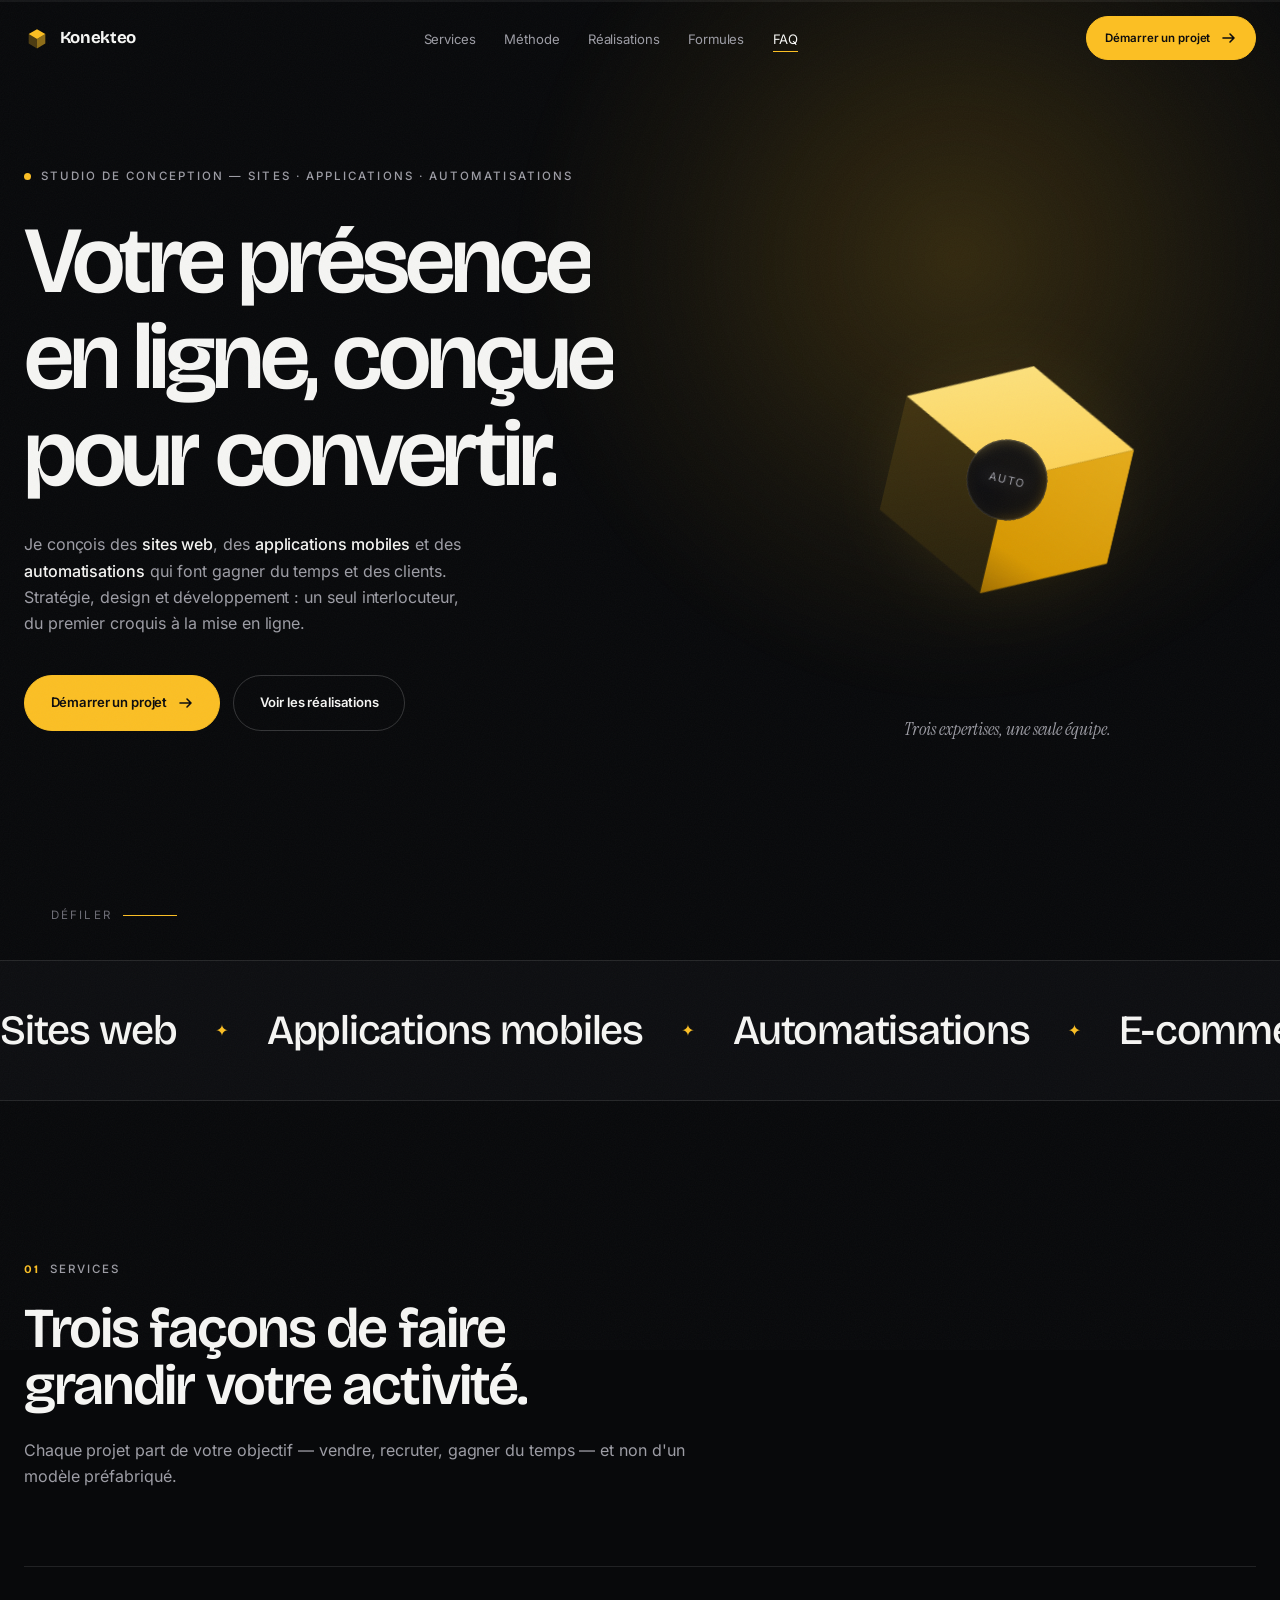
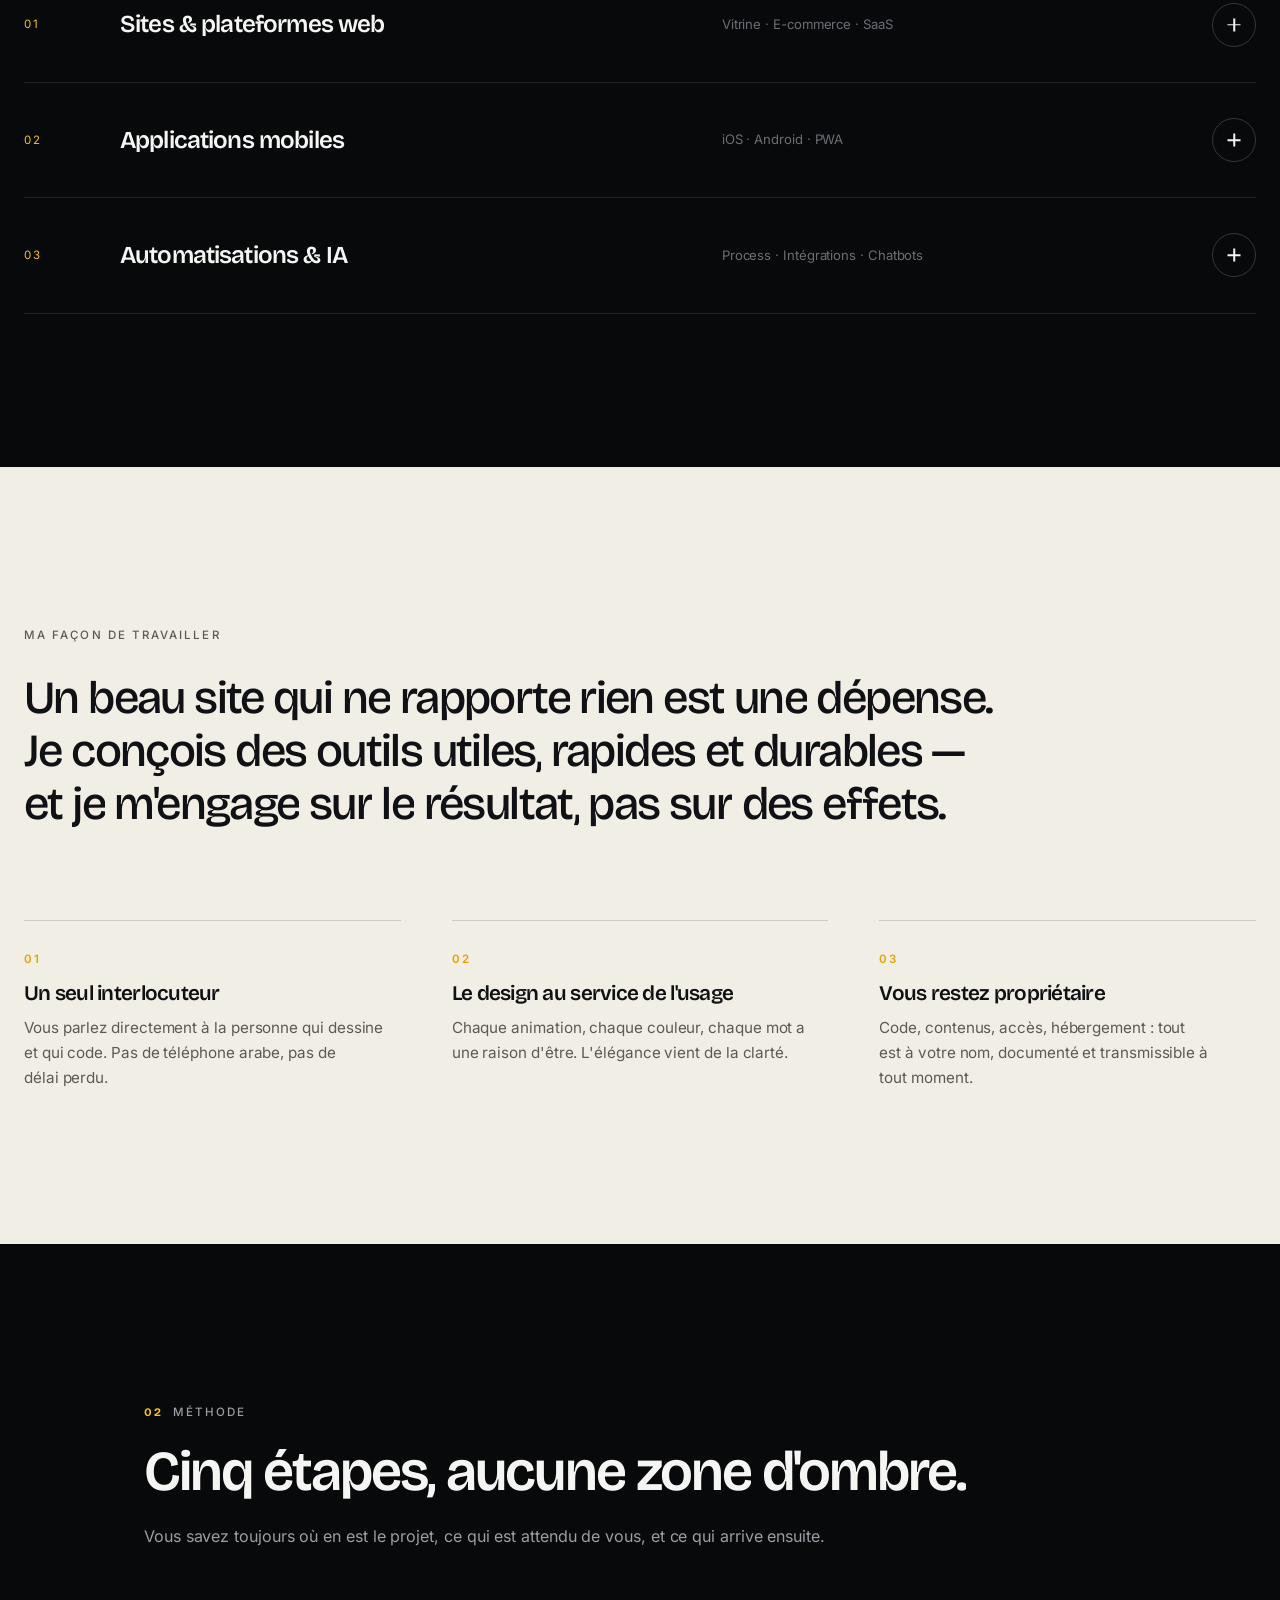
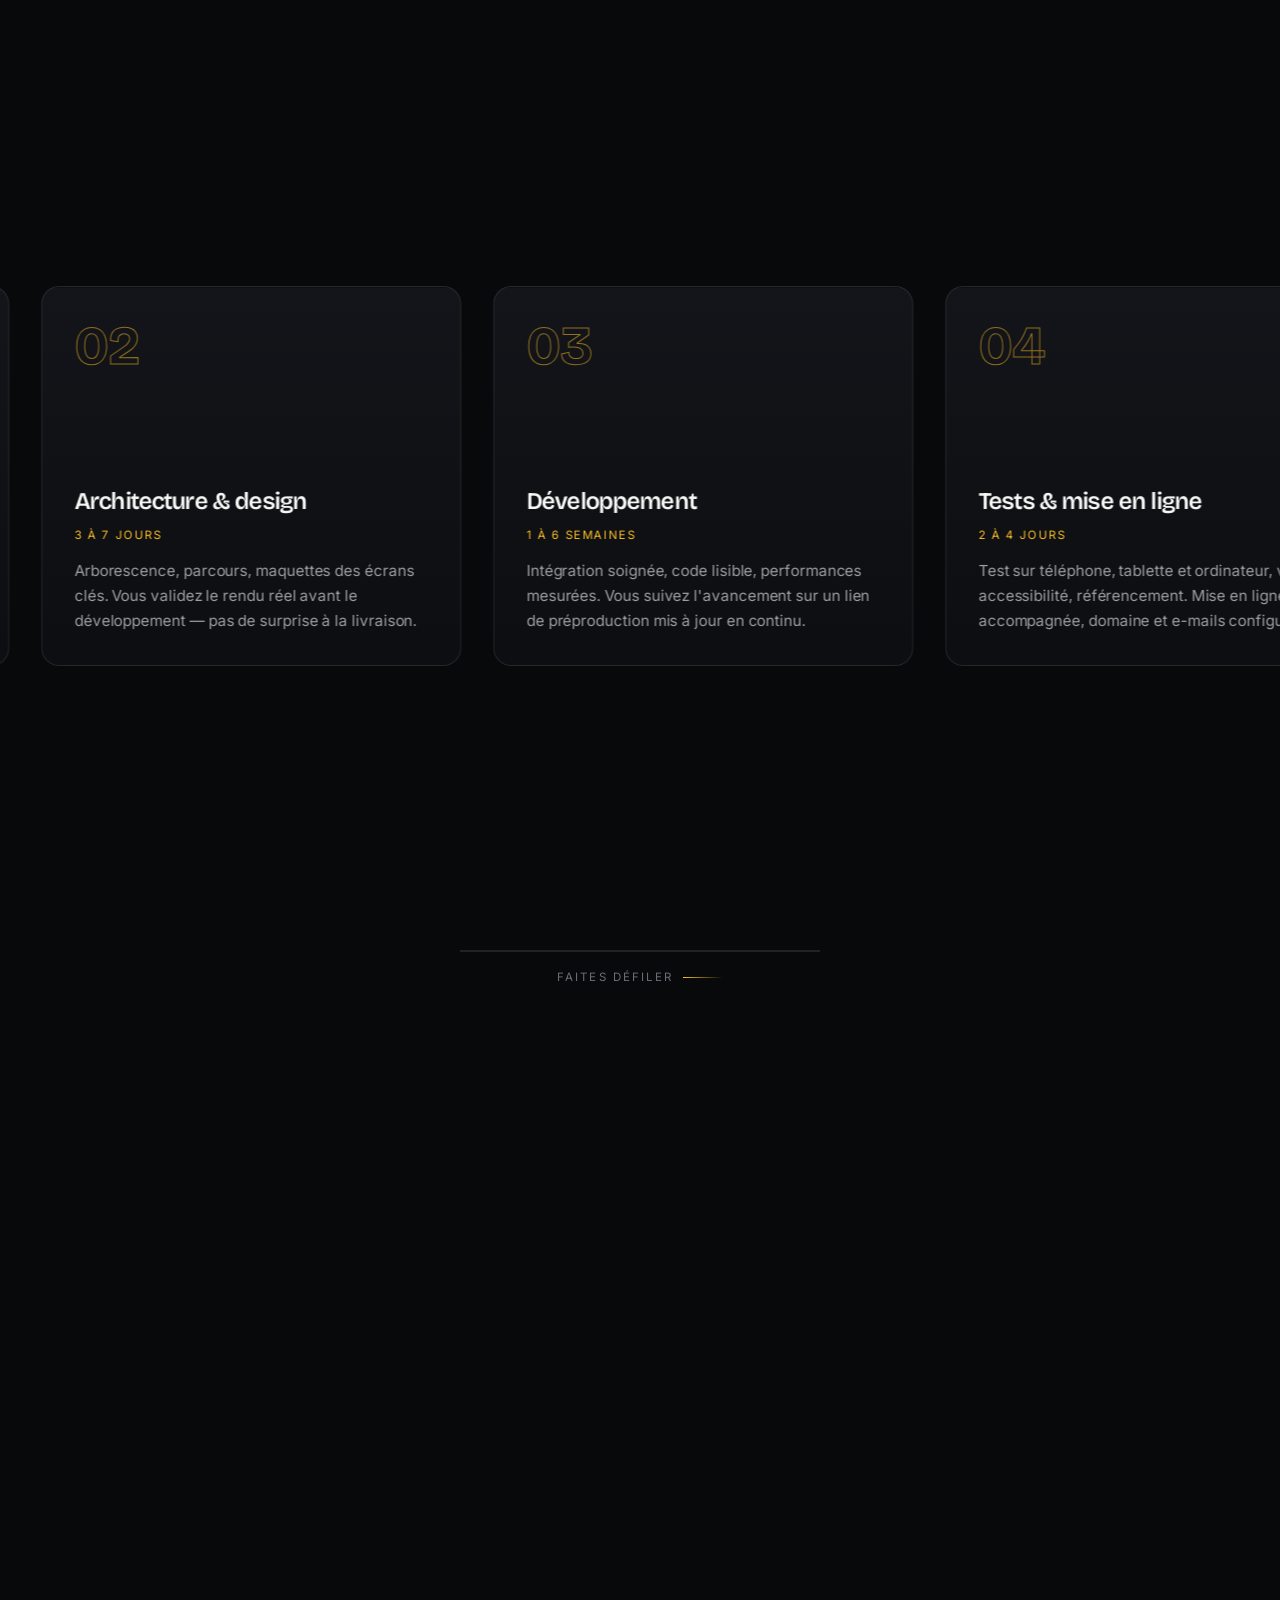
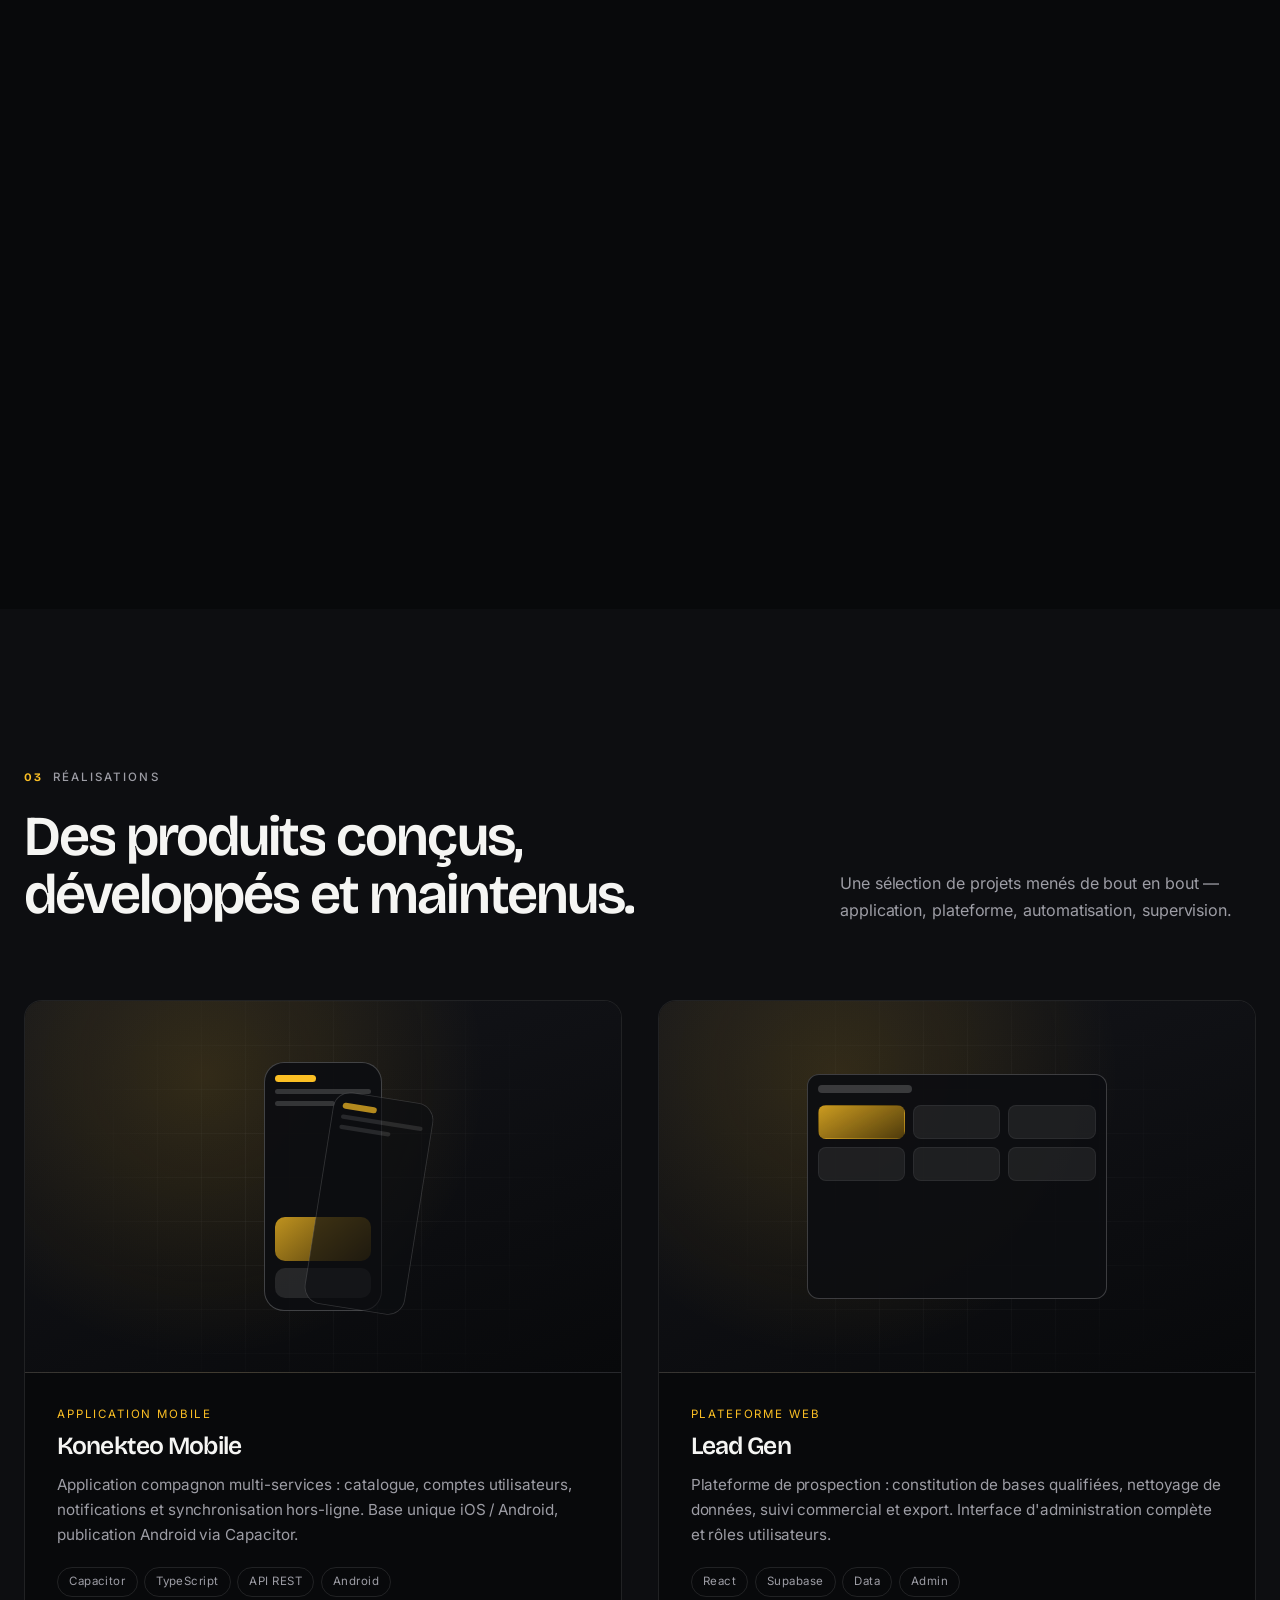
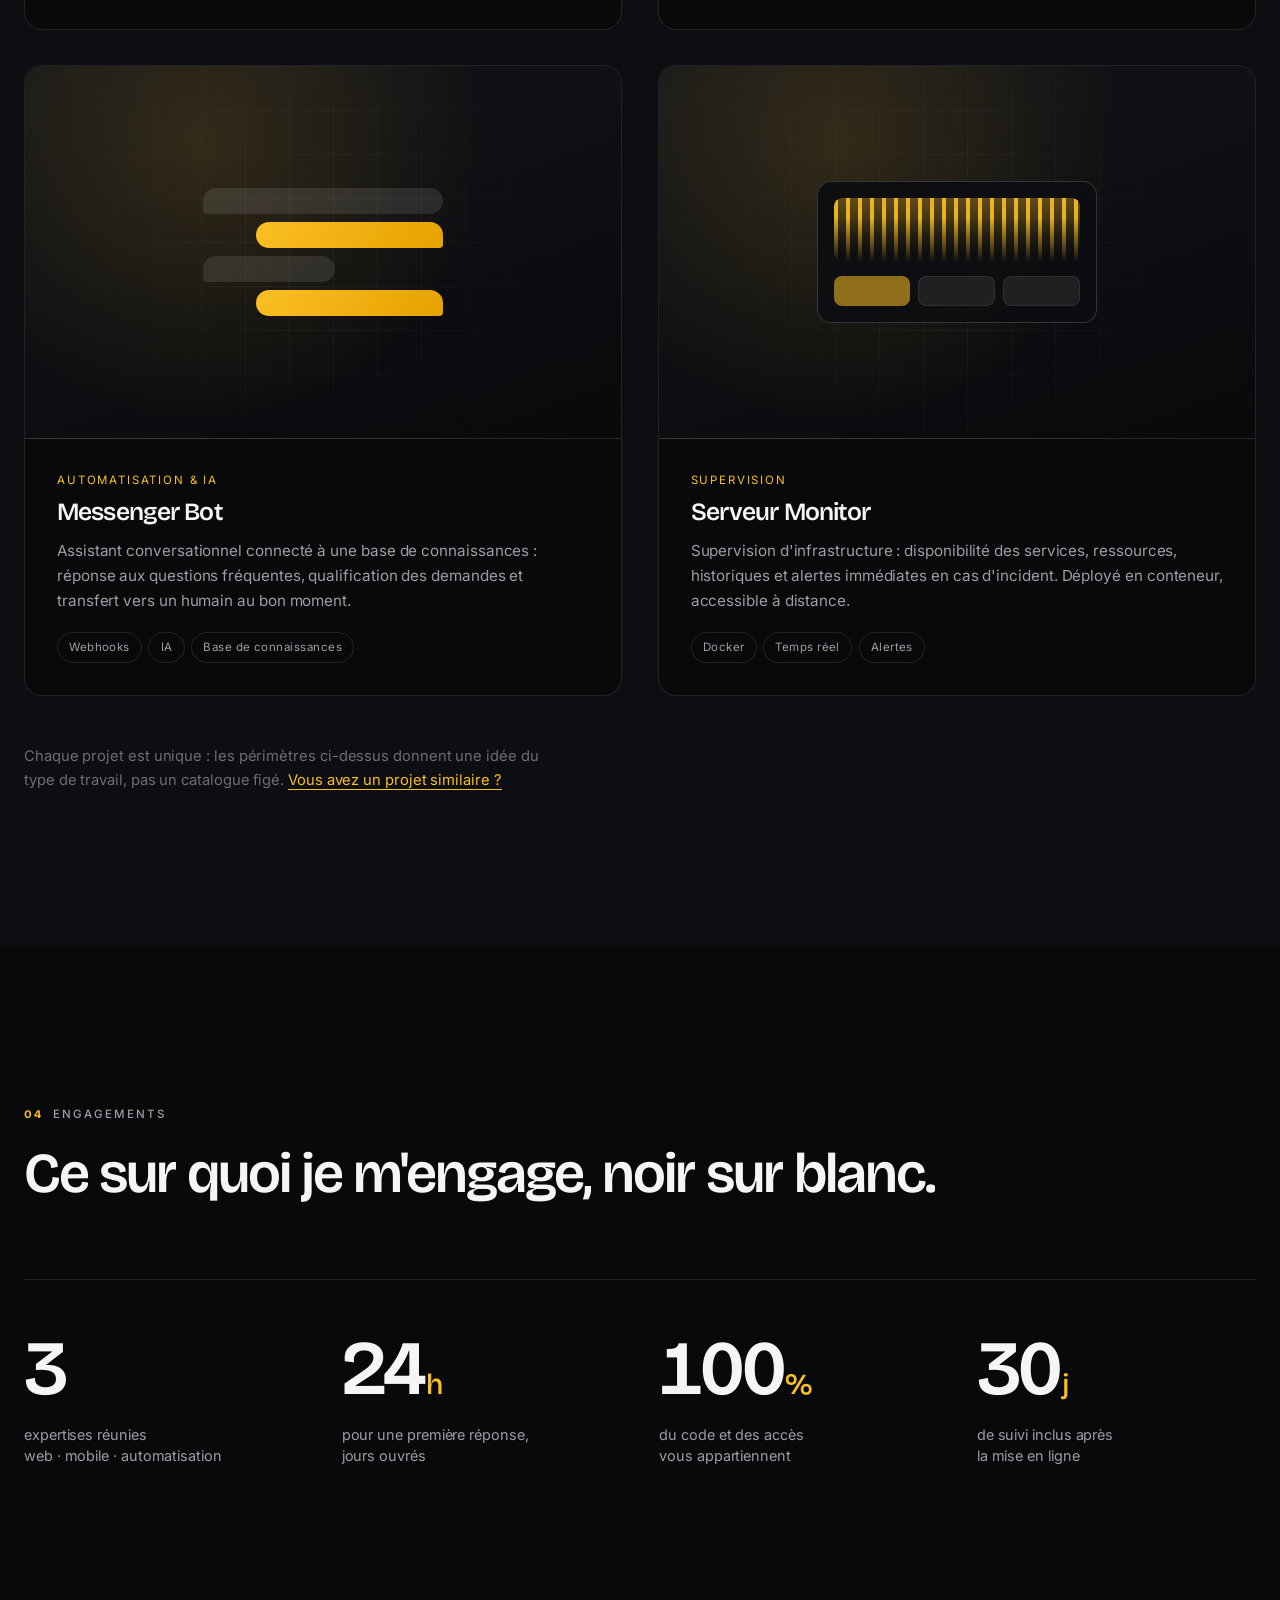
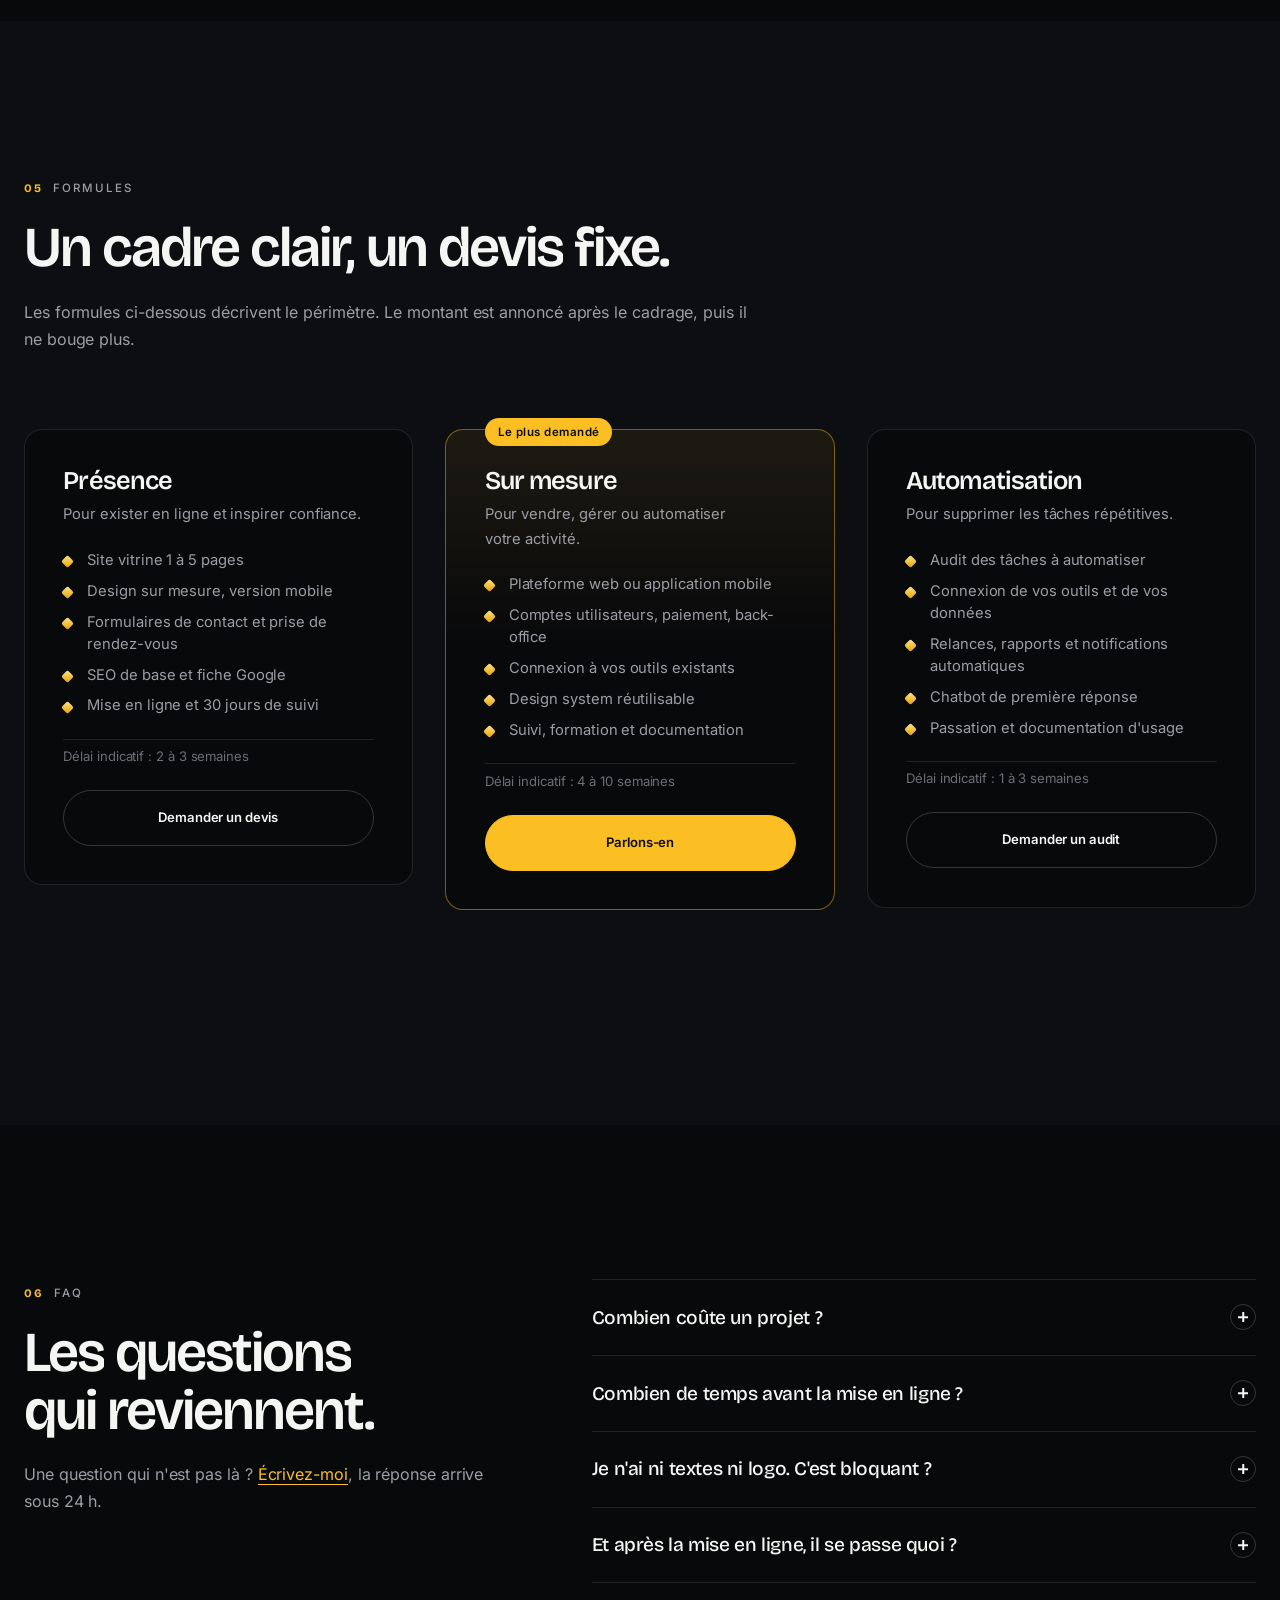
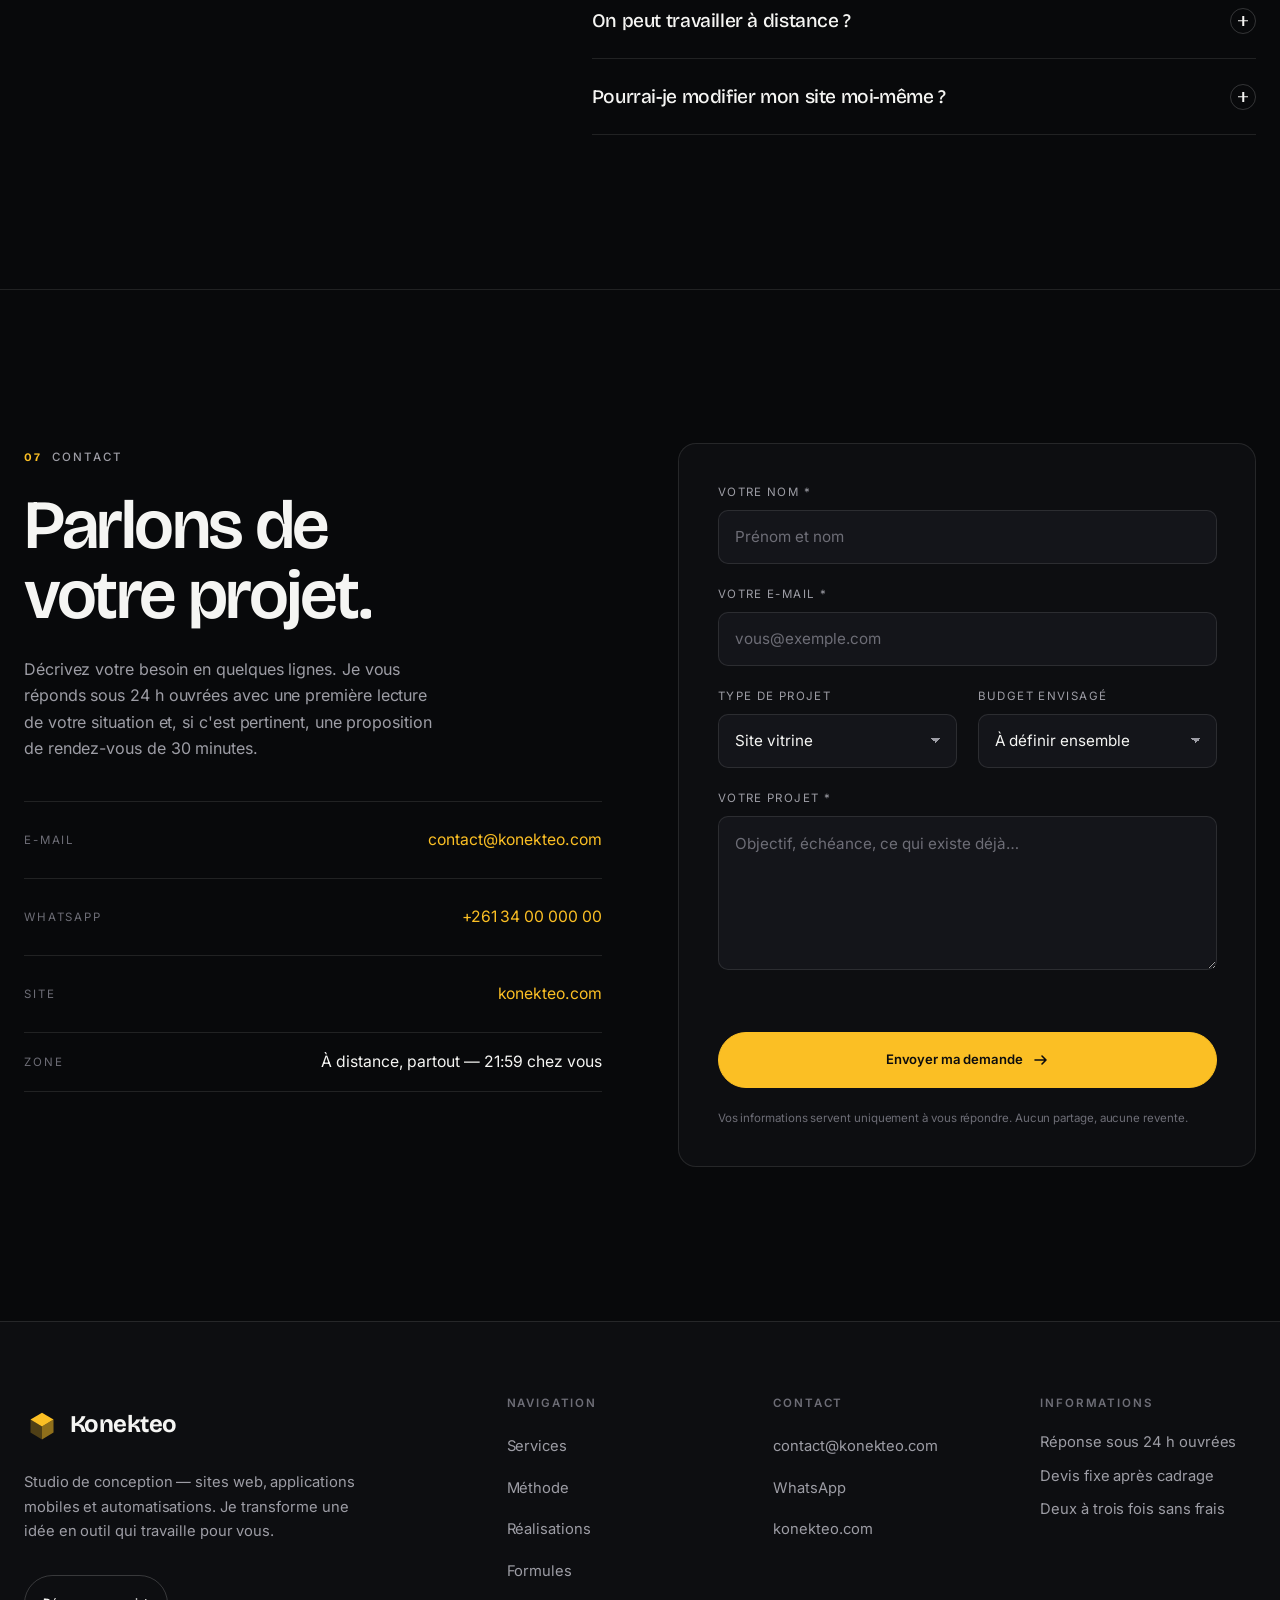
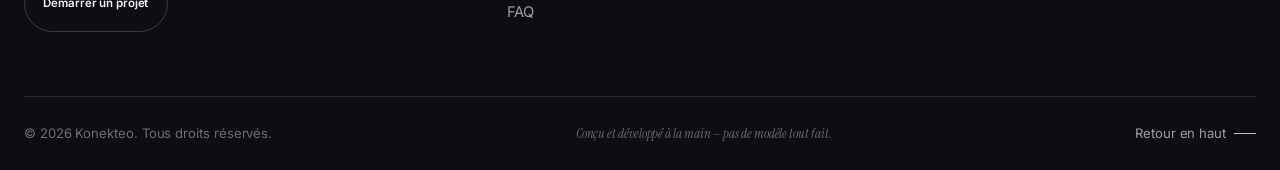
==== index.html @ 3618e937 "Site vitrine Konekteo : sites web, applications mobiles, automatisations" ====
<!DOCTYPE html>
<html lang="fr" class="no-js">
<head>
<meta charset="utf-8">
<meta name="viewport" content="width=device-width, initial-scale=1, viewport-fit=cover">
<title>Konekteo — Création de sites web, applications mobiles &amp; automatisations</title>
<meta name="description" content="Studio de conception sur mesure : sites web qui convertissent, applications mobiles iOS/Android et automatisations métier. Un seul interlocuteur, de la stratégie au code, jusqu'à la mise en ligne.">
<meta name="theme-color" content="#0a0a0c">
<meta name="author" content="Konekteo">
<link rel="canonical" href="https://konekteo.com/">

<!-- Partage social -->
<meta property="og:type" content="website">
<meta property="og:locale" content="fr_FR">
<meta property="og:site_name" content="Konekteo">
<meta property="og:url" content="https://konekteo.com/">
<meta property="og:title" content="Konekteo — Sites, applications &amp; automatisations">
<meta property="og:description" content="Votre présence en ligne, conçue pour convertir. Design, développement et automatisation sur mesure.">
<meta property="og:image" content="https://konekteo.com/assets/img/og.png">
<meta property="og:image:width" content="1200">
<meta property="og:image:height" content="630">
<meta property="og:image:alt" content="Konekteo — Sites, applications &amp; automatisations">
<meta name="twitter:card" content="summary_large_image">
<meta name="twitter:title" content="Konekteo — Sites, applications &amp; automatisations">
<meta name="twitter:description" content="Votre présence en ligne, conçue pour convertir.">
<meta name="twitter:image" content="https://konekteo.com/assets/img/og.png">

<link rel="icon" href="favicon.svg" type="image/svg+xml">
<link rel="apple-touch-icon" href="favicon.svg">
<link rel="manifest" href="site.webmanifest">

<!-- Polices auto-hébergées : aucun appel à un CDN tiers -->
<link rel="preload" href="assets/fonts/bricolage-grotesque-normal-latin.woff2" as="font" type="font/woff2" crossorigin>
<link rel="preload" href="assets/fonts/inter-normal-latin.woff2" as="font" type="font/woff2" crossorigin>
<link rel="stylesheet" href="assets/fonts/fonts.css">
<link rel="stylesheet" href="assets/css/main.css">

<script>document.documentElement.className = 'js';</script>

<script type="application/ld+json">
{
  "@context": "https://schema.org",
  "@type": "ProfessionalService",
  "name": "Konekteo",
  "url": "https://konekteo.com/",
  "image": "https://konekteo.com/assets/img/og.png",
  "description": "Studio de conception de sites web, d'applications mobiles et d'automatisations métier.",
  "email": "contact@konekteo.com",
  "priceRange": "Sur devis",
  "areaServed": { "@type": "Place", "name": "Monde entier (à distance)" },
  "availableLanguage": ["fr", "en"],
  "knowsAbout": ["Création de site web", "Application mobile", "Automatisation", "UI/UX design", "Intégration API"],
  "hasOfferCatalog": {
    "@type": "OfferCatalog",
    "name": "Services Konekteo",
    "itemListElement": [
      { "@type": "Offer", "itemOffered": { "@type": "Service", "name": "Conception de sites & plateformes web" } },
      { "@type": "Offer", "itemOffered": { "@type": "Service", "name": "Applications mobiles iOS & Android" } },
      { "@type": "Offer", "itemOffered": { "@type": "Service", "name": "Automatisations métier & intégrations" } }
    ]
  }
}
</script>
</head>

<body>

<a class="skip-link" href="#contenu">Aller au contenu</a>

<!-- Voile de chargement -->
<div class="preloader" id="preloader" aria-hidden="true">
  <div class="preloader__inner">
    <span class="preloader__mark" aria-hidden="true">
      <svg viewBox="0 0 100 100" focusable="false"><polygon points="50,16 82,35 50,54 18,35"/><polygon points="82,35 82,71 50,90 50,54" opacity=".55"/><polygon points="18,35 50,54 50,90 18,71" opacity=".28"/></svg>
    </span>
    <span class="preloader__count" id="preloaderCount">0</span>
  </div>
  <div class="preloader__bar"><span id="preloaderBar"></span></div>
</div>

<div class="grain" aria-hidden="true"></div>
<div class="scroll-progress" aria-hidden="true"><span id="scrollBar"></span></div>

<!-- Curseur personnalisé (pointeur fin uniquement) -->
<div class="cursor" id="cursor" aria-hidden="true"><span class="cursor__label" id="cursorLabel"></span></div>

<header class="header" id="header">
  <div class="shell header__inner">
    <a class="brand" href="#hero" aria-label="Konekteo — retour en haut">
      <span class="brand__mark" aria-hidden="true">
        <svg viewBox="0 0 100 100" focusable="false"><polygon points="50,16 82,35 50,54 18,35"/><polygon points="82,35 82,71 50,90 50,54" opacity=".55"/><polygon points="18,35 50,54 50,90 18,71" opacity=".28"/></svg>
      </span>
      <span class="brand__name">Konekteo</span>
    </a>

    <nav class="nav" aria-label="Navigation principale">
      <ul class="nav__list">
        <li><a href="#services" data-nav>Services</a></li>
        <li><a href="#methode" data-nav>Méthode</a></li>
        <li><a href="#realisations" data-nav>Réalisations</a></li>
        <li><a href="#formules" data-nav>Formules</a></li>
        <li><a href="#faq" data-nav>FAQ</a></li>
      </ul>
    </nav>

    <div class="header__actions">
      <a class="btn btn--gold btn--sm" href="#contact" data-magnetic>
        <span>Démarrer un projet</span>
        <svg class="btn__arrow" viewBox="0 0 16 16" aria-hidden="true"><path d="M2 8h11M9 4l4 4-4 4" fill="none" stroke="currentColor" stroke-width="1.6" stroke-linecap="round" stroke-linejoin="round"/></svg>
      </a>
      <button class="burger" id="burger" type="button" aria-expanded="false" aria-controls="menu" aria-label="Ouvrir le menu">
        <span></span><span></span>
      </button>
    </div>
  </div>
</header>

<!-- Menu plein écran (mobile / tablette) -->
<div class="menu" id="menu" hidden>
  <nav class="menu__nav" aria-label="Navigation mobile">
    <ul>
      <li><a href="#services" data-menu-link><span class="menu__num">01</span> Services</a></li>
      <li><a href="#methode" data-menu-link><span class="menu__num">02</span> Méthode</a></li>
      <li><a href="#realisations" data-menu-link><span class="menu__num">03</span> Réalisations</a></li>
      <li><a href="#formules" data-menu-link><span class="menu__num">04</span> Formules</a></li>
      <li><a href="#faq" data-menu-link><span class="menu__num">05</span> FAQ</a></li>
      <li><a href="#contact" data-menu-link><span class="menu__num">06</span> Contact</a></li>
    </ul>
  </nav>
  <div class="menu__foot">
    <a href="mailto:contact@konekteo.com">contact@konekteo.com</a>
    <p>Sites · Applications · Automatisations</p>
  </div>
</div>

<main id="contenu">

  <!-- ============================ HERO ============================ -->
  <section class="hero" id="hero">
    <div class="hero__glow" aria-hidden="true"></div>

    <div class="shell hero__grid">
      <div class="hero__copy">
        <p class="eyebrow" data-reveal="fade">
          <span class="dot" aria-hidden="true"></span>
          Studio de conception — Sites · Applications · Automatisations
        </p>

        <h1 class="hero__title" data-split data-split-delay="60">
          Votre présence en ligne, conçue pour convertir.
        </h1>

        <p class="hero__lead" data-reveal="fade" data-delay="1">
          Je conçois des <strong>sites web</strong>, des <strong>applications mobiles</strong> et des
          <strong>automatisations</strong> qui font gagner du temps et des clients. Stratégie, design et
          développement : un seul interlocuteur, du premier croquis à la mise en ligne.
        </p>

        <div class="hero__cta" data-reveal="fade" data-delay="2">
          <a class="btn btn--gold" href="#contact" data-magnetic data-cursor="Écrire">
            <span>Démarrer un projet</span>
            <svg class="btn__arrow" viewBox="0 0 16 16" aria-hidden="true"><path d="M2 8h11M9 4l4 4-4 4" fill="none" stroke="currentColor" stroke-width="1.6" stroke-linecap="round" stroke-linejoin="round"/></svg>
          </a>
          <a class="btn btn--ghost" href="#realisations" data-magnetic data-cursor="Voir">
            <span>Voir les réalisations</span>
          </a>
        </div>

        <dl class="hero__facts" data-reveal="fade" data-delay="3">
          <div><dt>Réponse</dt><dd>sous 24 h</dd></div>
          <div><dt>Devis</dt><dd>fixe &amp; détaillé</dd></div>
          <div><dt>Code</dt><dd>100 % à vous</dd></div>
        </dl>
      </div>

      <div class="hero__visual" data-reveal="fade" data-delay="2" aria-hidden="true">
        <div class="stage" id="stage">
          <div class="cube">
            <span class="cube__face cube__face--top"></span>
            <span class="cube__face cube__face--left"></span>
            <span class="cube__face cube__face--right"></span>
          </div>
          <span class="orbit orbit--1"><i>Web</i></span>
          <span class="orbit orbit--2"><i>Mobile</i></span>
          <span class="orbit orbit--3"><i>Auto</i></span>
        </div>
        <p class="hero__visual-note">Trois expertises, une seule équipe.</p>
      </div>
    </div>

    <a class="hero__scroll" href="#services" data-cursor="Défiler">
      <span>Défiler</span>
      <i aria-hidden="true"></i>
    </a>
  </section>

  <!-- ============================ BANDEAU ============================ -->
  <div class="band" aria-hidden="true">
    <div class="band__track" data-marquee>
      <span>Sites web</span><i>✦</i><span>Applications mobiles</span><i>✦</i><span>Automatisations</span><i>✦</i>
      <span>E-commerce</span><i>✦</i><span>UI / UX design</span><i>✦</i><span>API &amp; intégrations</span><i>✦</i>
      <span>Sites web</span><i>✦</i><span>Applications mobiles</span><i>✦</i><span>Automatisations</span><i>✦</i>
      <span>E-commerce</span><i>✦</i><span>UI / UX design</span><i>✦</i><span>API &amp; intégrations</span><i>✦</i>
    </div>
  </div>

  <!-- ============================ SERVICES ============================ -->
  <section class="section services" id="services">
    <div class="shell">
      <header class="section__head">
        <p class="eyebrow" data-reveal="fade"><span class="num">01</span> Services</p>
        <h2 class="section__title" data-split>Trois façons de faire grandir votre activité.</h2>
        <p class="section__lead" data-reveal="fade" data-delay="1">
          Chaque projet part de votre objectif — vendre, recruter, gagner du temps — et non d'un modèle préfabriqué.
        </p>
      </header>

      <div class="services__list">
        <article class="service" data-service data-reveal="fade">
          <div class="service__head">
            <span class="service__num">01</span>
            <h3 class="service__title">Sites &amp; plateformes web</h3>
            <p class="service__tag">Vitrine · E-commerce · SaaS</p>
            <button class="service__toggle" type="button" aria-expanded="false" aria-controls="svc-web"><span class="sr-only">Afficher le détail : Sites &amp; plateformes web</span><i aria-hidden="true"></i><i aria-hidden="true"></i></button>
          </div>
          <div class="service__body" id="svc-web">
            <div class="service__inner">
              <p class="service__text">
                Un site rapide, lisible et pensé pour convertir : structure claire, textes qui parlent à vos clients,
                parcours sans friction. Idéal pour une vitrine qui inspire confiance, une boutique en ligne ou une
                plateforme métier sur mesure.
              </p>
              <ul class="ticks">
                <li>Design sur mesure, charte graphique complète</li>
                <li>Développement performant (Next.js / Astro / WordPress)</li>
                <li>Rédaction assistée et optimisation SEO technique</li>
                <li>Espace d'administration simple pour vos contenus</li>
                <li>Mesure d'audience respectueuse de la vie privée</li>
              </ul>
              <p class="service__meta"><span>Délai courant</span> 2 à 6 semaines</p>
            </div>
          </div>
        </article>

        <article class="service" data-service data-reveal="fade" data-delay="1">
          <div class="service__head">
            <span class="service__num">02</span>
            <h3 class="service__title">Applications mobiles</h3>
            <p class="service__tag">iOS · Android · PWA</p>
            <button class="service__toggle" type="button" aria-expanded="false" aria-controls="svc-mobile"><span class="sr-only">Afficher le détail : Applications mobiles</span><i aria-hidden="true"></i><i aria-hidden="true"></i></button>
          </div>
          <div class="service__body" id="svc-mobile">
            <div class="service__inner">
              <p class="service__text">
                Une application que vos utilisateurs gardent sur leur écran d'accueil : fluide, hors-ligne quand il
                faut, et connectée à vos outils. Je gère aussi la publication sur les stores et les mises à jour.
              </p>
              <ul class="ticks">
                <li>Prototype cliquable avant la première ligne de code</li>
                <li>Une base de code pour iOS et Android (React Native / Capacitor)</li>
                <li>Notifications, paiement, comptes et synchronisation</li>
                <li>Publication App Store &amp; Google Play accompagnée</li>
                <li>Back-office pour piloter le contenu et les utilisateurs</li>
              </ul>
              <p class="service__meta"><span>Délai courant</span> 4 à 10 semaines</p>
            </div>
          </div>
        </article>

        <article class="service" data-service data-reveal="fade" data-delay="2">
          <div class="service__head">
            <span class="service__num">03</span>
            <h3 class="service__title">Automatisations &amp; IA</h3>
            <p class="service__tag">Process · Intégrations · Chatbots</p>
            <button class="service__toggle" type="button" aria-expanded="false" aria-controls="svc-auto"><span class="sr-only">Afficher le détail : Automatisations &amp; IA</span><i aria-hidden="true"></i><i aria-hidden="true"></i></button>
          </div>
          <div class="service__body" id="svc-auto">
            <div class="service__inner">
              <p class="service__text">
                Vos outils ne se parlent pas, et vos équipes recopient les mêmes informations dix fois par jour.
                Je relie tout cela : devis, factures, relances, messagerie, tableaux de bord — sans embaucher.
              </p>
              <ul class="ticks">
                <li>Connexion de vos outils existants (CRM, tableur, e-mail, WhatsApp)</li>
                <li>Rapports et relances automatiques, zéro copier-coller</li>
                <li>Chatbot de qualification et réponse aux questions fréquentes</li>
                <li>Tableau de bord unique pour suivre l'activité en temps réel</li>
                <li>Documentation et passation pour rester autonome</li>
              </ul>
              <p class="service__meta"><span>Délai courant</span> 1 à 3 semaines</p>
            </div>
          </div>
        </article>
      </div>
    </div>
  </section>

  <!-- ============================ MANIFESTE ============================ -->
  <section class="section manifesto" id="manifeste">
    <div class="shell">
      <p class="eyebrow eyebrow--dark" data-reveal="fade">Ma façon de travailler</p>
      <p class="manifesto__text" data-split data-split-delay="26">
        Un beau site qui ne rapporte rien est une dépense. Je conçois des outils utiles,
        rapides et durables — et je m'engage sur le résultat, pas sur des effets.
      </p>

      <div class="pillars">
        <div class="pillar" data-reveal="fade">
          <span class="pillar__num">01</span>
          <h3>Un seul interlocuteur</h3>
          <p>Vous parlez directement à la personne qui dessine et qui code. Pas de téléphone arabe, pas de délai perdu.</p>
        </div>
        <div class="pillar" data-reveal="fade" data-delay="1">
          <span class="pillar__num">02</span>
          <h3>Le design au service de l'usage</h3>
          <p>Chaque animation, chaque couleur, chaque mot a une raison d'être. L'élégance vient de la clarté.</p>
        </div>
        <div class="pillar" data-reveal="fade" data-delay="2">
          <span class="pillar__num">03</span>
          <h3>Vous restez propriétaire</h3>
          <p>Code, contenus, accès, hébergement : tout est à votre nom, documenté et transmissible à tout moment.</p>
        </div>
      </div>
    </div>
  </section>

  <!-- ============================ MÉTHODE ============================ -->
  <section class="section process" id="methode">
    <div class="shell section__head">
      <p class="eyebrow" data-reveal="fade"><span class="num">02</span> Méthode</p>
      <h2 class="section__title" data-split>Cinq étapes, aucune zone d'ombre.</h2>
      <p class="section__lead" data-reveal="fade" data-delay="1">
        Vous savez toujours où en est le projet, ce qui est attendu de vous, et ce qui arrive ensuite.
      </p>
    </div>

    <div class="rail" id="rail">
      <div class="rail__viewport">
        <div class="rail__track" id="railTrack">
          <article class="step">
            <span class="step__num">01</span>
            <h3 class="step__title">Cadrage</h3>
            <p class="step__time">30 min · offert</p>
            <p class="step__text">On clarifie votre objectif, votre cible et vos contraintes. Vous repartez avec une recommandation écrite, même si l'on ne travaille pas ensemble.</p>
          </article>
          <article class="step">
            <span class="step__num">02</span>
            <h3 class="step__title">Architecture &amp; design</h3>
            <p class="step__time">3 à 7 jours</p>
            <p class="step__text">Arborescence, parcours, maquettes des écrans clés. Vous validez le rendu réel avant le développement — pas de surprise à la livraison.</p>
          </article>
          <article class="step">
            <span class="step__num">03</span>
            <h3 class="step__title">Développement</h3>
            <p class="step__time">1 à 6 semaines</p>
            <p class="step__text">Intégration soignée, code lisible, performances mesurées. Vous suivez l'avancement sur un lien de préproduction mis à jour en continu.</p>
          </article>
          <article class="step">
            <span class="step__num">04</span>
            <h3 class="step__title">Tests &amp; mise en ligne</h3>
            <p class="step__time">2 à 4 jours</p>
            <p class="step__text">Test sur téléphone, tablette et ordinateur, vitesse, accessibilité, référencement. Mise en ligne accompagnée, domaine et e-mails configurés.</p>
          </article>
          <article class="step">
            <span class="step__num">05</span>
            <h3 class="step__title">Suivi</h3>
            <p class="step__time">30 jours inclus</p>
            <p class="step__text">Corrections, ajustements et formation à votre espace d'administration. Ensuite, maintenance légère ou évolutions, à la demande.</p>
          </article>
        </div>
      </div>
      <div class="rail__bar" aria-hidden="true"><span id="railBar"></span></div>
      <p class="rail__hint" aria-hidden="true">Faites défiler <i></i></p>
    </div>
  </section>

  <!-- ============================ RÉALISATIONS ============================ -->
  <section class="section work" id="realisations">
    <div class="shell">
      <header class="section__head section__head--row">
        <div>
          <p class="eyebrow" data-reveal="fade"><span class="num">03</span> Réalisations</p>
          <h2 class="section__title" data-split>Des produits conçus, développés et maintenus.</h2>
        </div>
        <p class="section__lead" data-reveal="fade" data-delay="1">
          Une sélection de projets menés de bout en bout — application, plateforme, automatisation, supervision.
        </p>
      </header>

      <div class="cases">
        <article class="case" data-reveal="fade" data-cursor="Voir">
          <div class="case__visual case__visual--app" aria-hidden="true">
            <span class="mock mock--phone">
              <i class="mock__bar"></i><i class="mock__row"></i><i class="mock__row mock__row--short"></i>
              <i class="mock__tile"></i><i class="mock__tile mock__tile--2"></i>
            </span>
            <span class="mock mock--phone mock--phone-2">
              <i class="mock__bar"></i><i class="mock__row"></i><i class="mock__row mock__row--short"></i>
            </span>
          </div>
          <div class="case__body">
            <p class="case__tag">Application mobile</p>
            <h3 class="case__title">Konekteo Mobile</h3>
            <p class="case__text">Application compagnon multi-services : catalogue, comptes utilisateurs, notifications et synchronisation hors-ligne. Base unique iOS / Android, publication Android via Capacitor.</p>
            <ul class="pills"><li>Capacitor</li><li>TypeScript</li><li>API REST</li><li>Android</li></ul>
          </div>
        </article>

        <article class="case" data-reveal="fade" data-delay="1" data-cursor="Voir">
          <div class="case__visual case__visual--web" aria-hidden="true">
            <span class="mock mock--window">
              <i class="mock__chrome"></i>
              <span class="mock__grid"><i></i><i></i><i></i><i></i><i></i><i></i></span>
            </span>
          </div>
          <div class="case__body">
            <p class="case__tag">Plateforme web</p>
            <h3 class="case__title">Lead Gen</h3>
            <p class="case__text">Plateforme de prospection : constitution de bases qualifiées, nettoyage de données, suivi commercial et export. Interface d'administration complète et rôles utilisateurs.</p>
            <ul class="pills"><li>React</li><li>Supabase</li><li>Data</li><li>Admin</li></ul>
          </div>
        </article>

        <article class="case" data-reveal="fade" data-delay="2" data-cursor="Voir">
          <div class="case__visual case__visual--bot" aria-hidden="true">
            <span class="mock mock--chat">
              <i class="mock__bubble"></i>
              <i class="mock__bubble mock__bubble--out"></i>
              <i class="mock__bubble mock__bubble--short"></i>
              <i class="mock__bubble mock__bubble--out"></i>
            </span>
          </div>
          <div class="case__body">
            <p class="case__tag">Automatisation &amp; IA</p>
            <h3 class="case__title">Messenger Bot</h3>
            <p class="case__text">Assistant conversationnel connecté à une base de connaissances : réponse aux questions fréquentes, qualification des demandes et transfert vers un humain au bon moment.</p>
            <ul class="pills"><li>Webhooks</li><li>IA</li><li>Base de connaissances</li></ul>
          </div>
        </article>

        <article class="case" data-reveal="fade" data-delay="3" data-cursor="Voir">
          <div class="case__visual case__visual--ops" aria-hidden="true">
            <span class="mock mock--dash">
              <i class="mock__spark"></i>
              <span class="mock__gauges"><i></i><i></i><i></i></span>
            </span>
          </div>
          <div class="case__body">
            <p class="case__tag">Supervision</p>
            <h3 class="case__title">Serveur Monitor</h3>
            <p class="case__text">Supervision d'infrastructure : disponibilité des services, ressources, historiques et alertes immédiates en cas d'incident. Déployé en conteneur, accessible à distance.</p>
            <ul class="pills"><li>Docker</li><li>Temps réel</li><li>Alertes</li></ul>
          </div>
        </article>
      </div>

      <p class="work__note" data-reveal="fade">
        Chaque projet est unique : les périmètres ci-dessus donnent une idée du type de travail, pas un catalogue figé.
        <a href="#contact" data-cursor="Écrire">Vous avez un projet similaire ?</a>
      </p>
    </div>
  </section>

  <!-- ============================ CHIFFRES / ENGAGEMENTS ============================ -->
  <section class="section numbers" id="engagements">
    <div class="shell">
      <header class="section__head">
        <p class="eyebrow" data-reveal="fade"><span class="num">04</span> Engagements</p>
        <h2 class="section__title" data-split>Ce sur quoi je m'engage, noir sur blanc.</h2>
      </header>
      <div class="numbers__grid">
        <div class="number" data-reveal="fade">
          <p class="number__value"><span data-count="3">3</span></p>
          <p class="number__label">expertises réunies<br>web · mobile · automatisation</p>
        </div>
        <div class="number" data-reveal="fade" data-delay="1">
          <p class="number__value"><span data-count="24">24</span><small>h</small></p>
          <p class="number__label">pour une première réponse,<br>jours ouvrés</p>
        </div>
        <div class="number" data-reveal="fade" data-delay="2">
          <p class="number__value"><span data-count="100">100</span><small>%</small></p>
          <p class="number__label">du code et des accès<br>vous appartiennent</p>
        </div>
        <div class="number" data-reveal="fade" data-delay="3">
          <p class="number__value"><span data-count="30">30</span><small>j</small></p>
          <p class="number__label">de suivi inclus après<br>la mise en ligne</p>
        </div>
      </div>
    </div>
  </section>

  <!-- ============================ FORMULES ============================ -->
  <section class="section plans" id="formules">
    <div class="shell">
      <header class="section__head">
        <p class="eyebrow" data-reveal="fade"><span class="num">05</span> Formules</p>
        <h2 class="section__title" data-split>Un cadre clair, un devis fixe.</h2>
        <p class="section__lead" data-reveal="fade" data-delay="1">
          Les formules ci-dessous décrivent le périmètre. Le montant est annoncé après le cadrage, puis il ne bouge plus.
        </p>
      </header>

      <div class="plans__grid">
        <article class="plan" data-reveal="fade">
          <header>
            <h3>Présence</h3>
            <p class="plan__for">Pour exister en ligne et inspirer confiance.</p>
          </header>
          <ul class="ticks">
            <li>Site vitrine 1 à 5 pages</li>
            <li>Design sur mesure, version mobile</li>
            <li>Formulaires de contact et prise de rendez-vous</li>
            <li>SEO de base et fiche Google</li>
            <li>Mise en ligne et 30 jours de suivi</li>
          </ul>
          <p class="plan__foot">Délai indicatif : 2 à 3 semaines</p>
          <a class="btn btn--ghost btn--wide" href="#contact" data-magnetic data-cursor="Écrire">Demander un devis</a>
        </article>

        <article class="plan plan--featured" data-reveal="fade" data-delay="1">
          <span class="plan__badge">Le plus demandé</span>
          <header>
            <h3>Sur mesure</h3>
            <p class="plan__for">Pour vendre, gérer ou automatiser votre activité.</p>
          </header>
          <ul class="ticks">
            <li>Plateforme web ou application mobile</li>
            <li>Comptes utilisateurs, paiement, back-office</li>
            <li>Connexion à vos outils existants</li>
            <li>Design system réutilisable</li>
            <li>Suivi, formation et documentation</li>
          </ul>
          <p class="plan__foot">Délai indicatif : 4 à 10 semaines</p>
          <a class="btn btn--gold btn--wide" href="#contact" data-magnetic data-cursor="Écrire">Parlons-en</a>
        </article>

        <article class="plan" data-reveal="fade" data-delay="2">
          <header>
            <h3>Automatisation</h3>
            <p class="plan__for">Pour supprimer les tâches répétitives.</p>
          </header>
          <ul class="ticks">
            <li>Audit des tâches à automatiser</li>
            <li>Connexion de vos outils et de vos données</li>
            <li>Relances, rapports et notifications automatiques</li>
            <li>Chatbot de première réponse</li>
            <li>Passation et documentation d'usage</li>
          </ul>
          <p class="plan__foot">Délai indicatif : 1 à 3 semaines</p>
          <a class="btn btn--ghost btn--wide" href="#contact" data-magnetic data-cursor="Écrire">Demander un audit</a>
        </article>
      </div>

      <p class="plans__note" data-reveal="fade">
        Paiement en deux ou trois fois possible · Hébergement et nom de domaine à votre nom · Devis détaillé avant tout démarrage.
      </p>
    </div>
  </section>

  <!-- ============================ FAQ ============================ -->
  <section class="section faq" id="faq">
    <div class="shell faq__grid">
      <header class="faq__head">
        <p class="eyebrow" data-reveal="fade"><span class="num">06</span> FAQ</p>
        <h2 class="section__title" data-split>Les questions qui reviennent.</h2>
        <p class="section__lead" data-reveal="fade" data-delay="1">
          Une question qui n'est pas là ? <a href="#contact" data-cursor="Écrire">Écrivez-moi</a>, la réponse arrive sous 24 h.
        </p>
      </header>

      <div class="faq__list">
        <details class="qa" data-reveal="fade" name="faq">
          <summary><span>Combien coûte un projet ?</span><i aria-hidden="true"></i></summary>
          <div class="qa__body"><p>Le tarif dépend du périmètre, jamais du nombre de pages. Après un appel de cadrage de 30 minutes, vous recevez un devis fixe et détaillé : ce qui est inclus, ce qui ne l'est pas, et le calendrier. Aucun frais caché, aucune facturation à l'heure surprise.</p></div>
        </details>

        <details class="qa" data-reveal="fade" data-delay="1" name="faq">
          <summary><span>Combien de temps avant la mise en ligne ?</span><i aria-hidden="true"></i></summary>
          <div class="qa__body"><p>Comptez 2 à 3 semaines pour un site vitrine, 4 à 10 semaines pour une plateforme ou une application. Le délai est confirmé au devis et dépend surtout de la rapidité des validations de votre côté : je fournis toujours une liste claire de ce que j'attends de vous, et quand.</p></div>
        </details>

        <details class="qa" data-reveal="fade" data-delay="2" name="faq">
          <summary><span>Je n'ai ni textes ni logo. C'est bloquant ?</span><i aria-hidden="true"></i></summary>
          <div class="qa__body"><p>Non. Je peux partir de vos supports existants, structurer vos textes avec vous et créer une identité simple (logo, couleurs, typographies). Si vous préférez confier la rédaction ou l'illustration à d'autres, je m'adapte et je coordonne.</p></div>
        </details>

        <details class="qa" data-reveal="fade" data-delay="3" name="faq">
          <summary><span>Et après la mise en ligne, il se passe quoi ?</span><i aria-hidden="true"></i></summary>
          <div class="qa__body"><p>30 jours de suivi sont inclus : corrections, ajustements et formation à votre espace d'administration. Ensuite, vous êtes libre : maintenance légère, évolutions ponctuelles, ou autonomie totale — le code et la documentation vous appartiennent.</p></div>
        </details>

        <details class="qa" data-reveal="fade" name="faq">
          <summary><span>On peut travailler à distance ?</span><i aria-hidden="true"></i></summary>
          <div class="qa__body"><p>Oui, et c'est même le mode par défaut : visioconférence pour le cadrage, lien de préproduction mis à jour en continu, échanges écrits récapitulés. Vous voyez le projet avancer en temps réel, où que vous soyez.</p></div>
        </details>

        <details class="qa" data-reveal="fade" data-delay="1" name="faq">
          <summary><span>Pourrai-je modifier mon site moi-même ?</span><i aria-hidden="true"></i></summary>
          <div class="qa__body"><p>Oui. Chaque projet est livré avec un espace d'administration pensé pour un non-technicien : modifier un texte, une photo, un produit ou un tarif se fait sans toucher au code. Une session de formation est incluse et enregistrée.</p></div>
        </details>
      </div>
    </div>
  </section>

  <!-- ============================ CONTACT ============================ -->
  <section class="section contact" id="contact">
    <div class="shell contact__grid">
      <div class="contact__intro">
        <p class="eyebrow" data-reveal="fade"><span class="num">07</span> Contact</p>
        <h2 class="contact__title" data-split>Parlons de votre projet.</h2>
        <p class="contact__lead" data-reveal="fade" data-delay="1">
          Décrivez votre besoin en quelques lignes. Je vous réponds sous 24 h ouvrées avec une première
          lecture de votre situation et, si c'est pertinent, une proposition de rendez-vous de 30 minutes.
        </p>

        <ul class="contact__list" data-reveal="fade" data-delay="2">
          <li>
            <span class="contact__label">E-mail</span>
            <a href="mailto:contact@konekteo.com" data-cursor="Écrire">contact@konekteo.com</a>
          </li>
          <li>
            <span class="contact__label">WhatsApp</span>
            <a href="https://wa.me/261340000000" target="_blank" rel="noopener" data-cursor="Ouvrir">+261 34 00 000 00</a>
          </li>
          <li>
            <span class="contact__label">Site</span>
            <a href="https://konekteo.com" data-cursor="Ouvrir">konekteo.com</a>
          </li>
          <li>
            <span class="contact__label">Zone</span>
            <span>À distance, partout — <span id="clock">--:--</span> chez vous</span>
          </li>
        </ul>
      </div>

      <form class="form" id="projectForm" data-reveal="fade" data-delay="1" novalidate>
        <div class="field">
          <label for="f-nom">Votre nom <span aria-hidden="true">*</span></label>
          <input id="f-nom" name="nom" type="text" autocomplete="name" required placeholder="Prénom et nom">
        </div>
        <div class="field">
          <label for="f-email">Votre e-mail <span aria-hidden="true">*</span></label>
          <input id="f-email" name="email" type="email" autocomplete="email" required placeholder="vous@exemple.com">
        </div>
        <div class="field field--half">
          <label for="f-type">Type de projet</label>
          <select id="f-type" name="type">
            <option>Site vitrine</option>
            <option>Boutique en ligne</option>
            <option>Plateforme / SaaS</option>
            <option>Application mobile</option>
            <option>Automatisation</option>
            <option>Je ne sais pas encore</option>
          </select>
        </div>
        <div class="field field--half">
          <label for="f-budget">Budget envisagé</label>
          <select id="f-budget" name="budget">
            <option>À définir ensemble</option>
            <option>Moins de 1 000 €</option>
            <option>1 000 – 3 000 €</option>
            <option>3 000 – 8 000 €</option>
            <option>Plus de 8 000 €</option>
          </select>
        </div>
        <div class="field">
          <label for="f-msg">Votre projet <span aria-hidden="true">*</span></label>
          <textarea id="f-msg" name="message" rows="5" required placeholder="Objectif, échéance, ce qui existe déjà…"></textarea>
        </div>
        <p class="form__error" id="formError" role="alert" hidden></p>
        <p class="form__status" id="formStatus" role="status" aria-live="polite"></p>
        <button class="btn btn--gold btn--wide" type="submit" data-magnetic>
          <span>Envoyer ma demande</span>
          <svg class="btn__arrow" viewBox="0 0 16 16" aria-hidden="true"><path d="M2 8h11M9 4l4 4-4 4" fill="none" stroke="currentColor" stroke-width="1.6" stroke-linecap="round" stroke-linejoin="round"/></svg>
        </button>
        <p class="form__legal">Vos informations servent uniquement à vous répondre. Aucun partage, aucune revente.</p>
      </form>
    </div>
  </section>

  <!--
    Bloc témoignages prêt à l'emploi : à activer UNIQUEMENT avec de vrais retours clients.
    <section class="section quotes" id="temoignages"> … </section>
  -->

</main>

<footer class="footer">
  <div class="shell footer__grid">
    <div class="footer__brand">
      <a class="brand brand--lg" href="#hero">
        <span class="brand__mark" aria-hidden="true">
          <svg viewBox="0 0 100 100" focusable="false"><polygon points="50,16 82,35 50,54 18,35"/><polygon points="82,35 82,71 50,90 50,54" opacity=".55"/><polygon points="18,35 50,54 50,90 18,71" opacity=".28"/></svg>
        </span>
        <span class="brand__name">Konekteo</span>
      </a>
      <p>Studio de conception — sites web, applications mobiles et automatisations. Je transforme une idée en outil qui travaille pour vous.</p>
      <a class="btn btn--ghost btn--sm" href="#contact" data-magnetic data-cursor="Écrire">Démarrer un projet</a>
    </div>

    <nav class="footer__col" aria-label="Plan du site">
      <h2>Navigation</h2>
      <ul>
        <li><a href="#services">Services</a></li>
        <li><a href="#methode">Méthode</a></li>
        <li><a href="#realisations">Réalisations</a></li>
        <li><a href="#formules">Formules</a></li>
        <li><a href="#faq">FAQ</a></li>
      </ul>
    </nav>

    <nav class="footer__col" aria-label="Contact">
      <h2>Contact</h2>
      <ul>
        <li><a href="mailto:contact@konekteo.com">contact@konekteo.com</a></li>
        <li><a href="https://wa.me/261340000000" target="_blank" rel="noopener">WhatsApp</a></li>
        <li><a href="https://konekteo.com">konekteo.com</a></li>
      </ul>
    </nav>

    <div class="footer__col">
      <h2>Informations</h2>
      <ul>
        <li>Réponse sous 24 h ouvrées</li>
        <li>Devis fixe après cadrage</li>
        <li>Deux à trois fois sans frais</li>
      </ul>
    </div>
  </div>

  <div class="shell footer__bottom">
    <p>© <span id="year">2026</span> Konekteo. Tous droits réservés.</p>
    <p class="footer__made">Conçu et développé à la main — pas de modèle tout fait.</p>
    <a class="footer__top" href="#hero" data-cursor="Haut">Retour en haut <i aria-hidden="true"></i></a>
  </div>
</footer>

<script src="assets/js/main.js" defer></script>
</body>
</html>
---- assets/fonts/fonts.css ----
/* Bricolage Grotesque — normal — latin-ext */
@font-face {
  font-family: 'Bricolage Grotesque';
  font-style: normal;
  font-weight: 400 800;
  font-stretch: 100%;
  font-display: swap;
  src: url(./bricolage-grotesque-normal-latin-ext.woff2) format('woff2');
  unicode-range: U+0100-02BA, U+02BD-02C5, U+02C7-02CC, U+02CE-02D7, U+02DD-02FF, U+0304, U+0308, U+0329, U+1D00-1DBF, U+1E00-1E9F, U+1EF2-1EFF, U+2020, U+20A0-20AB, U+20AD-20C0, U+2113, U+2C60-2C7F, U+A720-A7FF;
}
/* Bricolage Grotesque — normal — latin */
@font-face {
  font-family: 'Bricolage Grotesque';
  font-style: normal;
  font-weight: 400 800;
  font-stretch: 100%;
  font-display: swap;
  src: url(./bricolage-grotesque-normal-latin.woff2) format('woff2');
  unicode-range: U+0000-00FF, U+0131, U+0152-0153, U+02BB-02BC, U+02C6, U+02DA, U+02DC, U+0304, U+0308, U+0329, U+2000-206F, U+20AC, U+2122, U+2191, U+2193, U+2212, U+2215, U+FEFF, U+FFFD;
}
/* Instrument Serif — italic — latin-ext */
@font-face {
  font-family: 'Instrument Serif';
  font-style: italic;
  font-weight: 400;
  font-display: swap;
  src: url(./instrument-serif-italic-latin-ext.woff2) format('woff2');
  unicode-range: U+0100-02BA, U+02BD-02C5, U+02C7-02CC, U+02CE-02D7, U+02DD-02FF, U+0304, U+0308, U+0329, U+1D00-1DBF, U+1E00-1E9F, U+1EF2-1EFF, U+2020, U+20A0-20AB, U+20AD-20C0, U+2113, U+2C60-2C7F, U+A720-A7FF;
}
/* Instrument Serif — italic — latin */
@font-face {
  font-family: 'Instrument Serif';
  font-style: italic;
  font-weight: 400;
  font-display: swap;
  src: url(./instrument-serif-italic-latin.woff2) format('woff2');
  unicode-range: U+0000-00FF, U+0131, U+0152-0153, U+02BB-02BC, U+02C6, U+02DA, U+02DC, U+0304, U+0308, U+0329, U+2000-206F, U+20AC, U+2122, U+2191, U+2193, U+2212, U+2215, U+FEFF, U+FFFD;
}
/* Instrument Serif — normal — latin-ext */
@font-face {
  font-family: 'Instrument Serif';
  font-style: normal;
  font-weight: 400;
  font-display: swap;
  src: url(./instrument-serif-normal-latin-ext.woff2) format('woff2');
  unicode-range: U+0100-02BA, U+02BD-02C5, U+02C7-02CC, U+02CE-02D7, U+02DD-02FF, U+0304, U+0308, U+0329, U+1D00-1DBF, U+1E00-1E9F, U+1EF2-1EFF, U+2020, U+20A0-20AB, U+20AD-20C0, U+2113, U+2C60-2C7F, U+A720-A7FF;
}
/* Instrument Serif — normal — latin */
@font-face {
  font-family: 'Instrument Serif';
  font-style: normal;
  font-weight: 400;
  font-display: swap;
  src: url(./instrument-serif-normal-latin.woff2) format('woff2');
  unicode-range: U+0000-00FF, U+0131, U+0152-0153, U+02BB-02BC, U+02C6, U+02DA, U+02DC, U+0304, U+0308, U+0329, U+2000-206F, U+20AC, U+2122, U+2191, U+2193, U+2212, U+2215, U+FEFF, U+FFFD;
}
/* Inter — normal — latin-ext */
@font-face {
  font-family: 'Inter';
  font-style: normal;
  font-weight: 300 700;
  font-display: swap;
  src: url(./inter-normal-latin-ext.woff2) format('woff2');
  unicode-range: U+0100-02BA, U+02BD-02C5, U+02C7-02CC, U+02CE-02D7, U+02DD-02FF, U+0304, U+0308, U+0329, U+1D00-1DBF, U+1E00-1E9F, U+1EF2-1EFF, U+2020, U+20A0-20AB, U+20AD-20C0, U+2113, U+2C60-2C7F, U+A720-A7FF;
}
/* Inter — normal — latin */
@font-face {
  font-family: 'Inter';
  font-style: normal;
  font-weight: 300 700;
  font-display: swap;
  src: url(./inter-normal-latin.woff2) format('woff2');
  unicode-range: U+0000-00FF, U+0131, U+0152-0153, U+02BB-02BC, U+02C6, U+02DA, U+02DC, U+0304, U+0308, U+0329, U+2000-206F, U+20AC, U+2122, U+2191, U+2193, U+2212, U+2215, U+FEFF, U+FFFD;
}
---- assets/css/main.css ----
/* ==========================================================================
   Konekteo — feuille de style unique
   1. Réglages & jetons        6. Hero
   2. Base & typographie       7. Sections
   3. Utilitaires & boutons    8. Formulaire
   4. Chrome (header, menu…)   9. Pied de page
   5. Animations              10. Responsive & préférences
   ========================================================================== */

/* 1. RÉGLAGES & JETONS ---------------------------------------------------- */
:root {
  --ink:        #08090b;
  --ink-2:      #0d0e11;
  --ink-3:      #14151a;
  --ink-4:      #1c1e24;
  --line:       rgba(255, 255, 255, .10);
  --line-2:     rgba(255, 255, 255, .18);

  --fg:         #f5f5f3;
  --fg-dim:     #9d9da5;
  --fg-dimmer:  #6d6d76;

  --gold:       #fbbf24;
  --gold-soft:  #fde68a;
  --gold-deep:  #e6a200;

  --cream:      #f1eee6;
  --cream-2:    #e7e3d8;
  --cream-ink:  #101114;
  --cream-dim:  #5b5a55;

  --font-display: 'Bricolage Grotesque', 'Inter', ui-sans-serif, system-ui, -apple-system, 'Segoe UI', Roboto, Arial, sans-serif;
  --font-body:    'Inter', ui-sans-serif, system-ui, -apple-system, 'Segoe UI', Roboto, Arial, sans-serif;
  --font-accent:  'Instrument Serif', Georgia, 'Times New Roman', serif;

  --fs-display: clamp(2.5rem, 7.4vw, 7.5rem);
  --fs-h2:      clamp(1.9rem, 4.4vw, 3.6rem);
  --fs-h3:      clamp(1.15rem, 1.9vw, 1.6rem);
  --fs-lead:    clamp(1rem, 1.25vw, 1.18rem);
  --fs-body:    clamp(.95rem, 1.05vw, 1.02rem);
  --fs-small:   .82rem;
  --fs-micro:   .72rem;

  --shell:      min(1440px, 100% - 3rem);
  --radius:     18px;
  --radius-sm:  10px;

  --ease:       cubic-bezier(.22, 1, .36, 1);
  --ease-soft:  cubic-bezier(.4, 0, .2, 1);
  --dur:        .8s;

  --gutter:     clamp(1.25rem, 4vw, 4.5rem);
}

/* 2. BASE & TYPOGRAPHIE --------------------------------------------------- */
*, *::before, *::after { box-sizing: border-box; }

* { margin: 0; }

html {
  -webkit-text-size-adjust: 100%;
  scroll-behavior: smooth;
  scroll-padding-top: 6rem;
}

body {
  background: var(--ink);
  color: var(--fg);
  font-family: var(--font-body);
  font-size: var(--fs-body);
  line-height: 1.65;
  font-weight: 400;
  letter-spacing: -.005em;
  -webkit-font-smoothing: antialiased;
  -moz-osx-font-smoothing: grayscale;
  overflow-x: hidden;
  font-synthesis-weight: none;
}

body.is-locked { overflow: hidden; }

img, svg, video { display: block; max-width: 100%; }
svg { height: auto; }

h1, h2, h3, h4 {
  font-family: var(--font-display);
  font-weight: 600;
  line-height: 1.02;
  letter-spacing: -.035em;
  text-wrap: balance;
}

p { text-wrap: pretty; }

a { color: inherit; text-decoration: none; }

button, input, select, textarea { font: inherit; color: inherit; }

::selection { background: var(--gold); color: #101114; }

:focus-visible {
  outline: 2px solid var(--gold);
  outline-offset: 3px;
  border-radius: 4px;
}

.skip-link {
  position: fixed;
  top: .75rem;
  left: 50%;
  transform: translate(-50%, -160%);
  z-index: 200;
  padding: .7rem 1.2rem;
  background: var(--gold);
  color: #101114;
  border-radius: 999px;
  font-size: var(--fs-small);
  font-weight: 600;
  transition: transform .3s var(--ease);
}
.skip-link:focus { transform: translate(-50%, 0); }

/* 3. UTILITAIRES & BOUTONS ------------------------------------------------ */
.shell {
  width: var(--shell);
  margin-inline: auto;
}

.sr-only {
  position: absolute;
  width: 1px; height: 1px;
  padding: 0; margin: -1px;
  overflow: hidden;
  clip: rect(0 0 0 0);
  clip-path: inset(50%);
  white-space: nowrap;
  border: 0;
}

.section {
  position: relative;
  padding-block: clamp(5rem, 12vw, 10rem);
}

.section__head {
  max-width: 62rem;
  margin-bottom: clamp(2.5rem, 6vw, 5rem);
}
.section__head--row {
  display: flex;
  gap: clamp(1.5rem, 5vw, 5rem);
  align-items: flex-end;
  justify-content: space-between;
  max-width: none;
}
.section__head--row > div { max-width: 46rem; }
.section__head--row .section__lead { max-width: 26rem; margin: 0; }

.section__title {
  font-size: var(--fs-h2);
  margin-top: 1.25rem;
}

.section__lead {
  color: var(--fg-dim);
  font-size: var(--fs-lead);
  max-width: 46rem;
  margin-top: 1.4rem;
}
.section__lead a { color: var(--gold); border-bottom: 1px solid currentColor; }

.eyebrow {
  display: inline-flex;
  align-items: center;
  gap: .6rem;
  font-size: var(--fs-micro);
  font-weight: 500;
  letter-spacing: .18em;
  text-transform: uppercase;
  color: var(--fg-dim);
}
.eyebrow .num {
  font-family: var(--font-display);
  font-weight: 700;
  color: var(--gold);
}
.eyebrow .dot {
  width: 7px; height: 7px;
  border-radius: 50%;
  background: var(--gold);
  box-shadow: 0 0 0 0 rgba(251, 191, 36, .6);
  animation: pulse 2.4s var(--ease-soft) infinite;
}
.eyebrow--dark { color: var(--cream-dim); }

@keyframes pulse {
  0%   { box-shadow: 0 0 0 0 rgba(251, 191, 36, .55); }
  70%  { box-shadow: 0 0 0 9px rgba(251, 191, 36, 0); }
  100% { box-shadow: 0 0 0 0 rgba(251, 191, 36, 0); }
}

.btn {
  --btn-bg: transparent;
  position: relative;
  display: inline-flex;
  align-items: center;
  gap: .65rem;
  padding: 1rem 1.6rem;
  min-height: 48px;
  border: 1px solid var(--line-2);
  border-radius: 999px;
  background: var(--btn-bg);
  font-size: var(--fs-small);
  font-weight: 600;
  letter-spacing: -.01em;
  cursor: pointer;
  overflow: hidden;
  isolation: isolate;
  white-space: nowrap;
  transition: color .4s var(--ease), border-color .4s var(--ease), transform .35s var(--ease);
  will-change: transform;
}
.btn > span { position: relative; z-index: 2; }
.btn::before {
  content: "";
  position: absolute;
  inset: 0;
  z-index: 1;
  background: currentColor;
  opacity: 0;
  transform: translateY(101%);
  transition: transform .5s var(--ease), opacity .3s linear;
}
.btn:hover::before, .btn:focus-visible::before { transform: translateY(0); opacity: .12; }
.btn:active { transform: scale(.97); }

.btn__arrow {
  position: relative;
  z-index: 2;
  width: 16px; height: 16px;
  transition: transform .4s var(--ease);
}
.btn:hover .btn__arrow { transform: translateX(4px); }

.btn--gold {
  background: var(--gold);
  border-color: var(--gold);
  color: #0c0c0e;
}
.btn--gold::before { background: #0c0c0e; }
.btn--gold:hover, .btn--gold:focus-visible { color: var(--gold-soft); }
.btn--gold:hover::before, .btn--gold:focus-visible::before { opacity: .9; }

.btn--ghost { color: var(--fg); }
.btn--ghost:hover, .btn--ghost:focus-visible { border-color: var(--fg); }

.btn--sm { padding: .7rem 1.15rem; min-height: 44px; font-size: var(--fs-micro); }
.btn--wide { width: 100%; justify-content: center; }

.ticks {
  list-style: none;
  padding: 0;
  display: grid;
  gap: .55rem;
}
.ticks li {
  position: relative;
  padding-left: 1.5rem;
  color: var(--fg-dim);
  font-size: .92rem;
  line-height: 1.5;
}
.ticks li::before {
  content: "";
  position: absolute;
  left: 0;
  top: .55em;
  width: 9px; height: 9px;
  border-radius: 2px;
  background: linear-gradient(135deg, var(--gold-soft), var(--gold-deep));
  transform: rotate(45deg);
}

.pills {
  list-style: none;
  padding: 0;
  display: flex;
  flex-wrap: wrap;
  gap: .4rem;
  margin-top: 1.2rem;
}
.pills li {
  padding: .3rem .7rem;
  border: 1px solid var(--line);
  border-radius: 999px;
  font-size: var(--fs-micro);
  color: var(--fg-dim);
  letter-spacing: .04em;
}

/* 4. CHROME --------------------------------------------------------------- */
.grain {
  position: fixed;
  inset: -50%;
  z-index: 90;
  pointer-events: none;
  opacity: .035;
  background-image: url("data:image/svg+xml,%3Csvg xmlns='http://www.w3.org/2000/svg' width='240' height='240'%3E%3Cfilter id='n'%3E%3CfeTurbulence type='fractalNoise' baseFrequency='.85' numOctaves='3'/%3E%3C/filter%3E%3Crect width='240' height='240' filter='url(%23n)'/%3E%3C/svg%3E");
  animation: grainShift 6s steps(6) infinite;
}
@keyframes grainShift {
  0%, 100% { transform: translate(0, 0); }
  20% { transform: translate(-3%, 2%); }
  40% { transform: translate(2%, -3%); }
  60% { transform: translate(-2%, -2%); }
  80% { transform: translate(3%, 1%); }
}

.scroll-progress {
  position: fixed;
  top: 0; left: 0; right: 0;
  height: 2px;
  z-index: 120;
  background: rgba(255, 255, 255, .06);
}
.scroll-progress span {
  display: block;
  height: 100%;
  width: 0;
  background: linear-gradient(90deg, var(--gold-deep), var(--gold-soft));
  transform-origin: left;
}

.cursor {
  position: fixed;
  top: 0; left: 0;
  z-index: 130;
  width: 12px; height: 12px;
  margin: -6px 0 0 -6px;
  border-radius: 50%;
  background: var(--gold);
  pointer-events: none;
  display: none;
  opacity: 0;
  align-items: center;
  justify-content: center;
  transition: width .35s var(--ease), height .35s var(--ease), background .35s var(--ease), opacity .3s linear;
  box-shadow: 0 0 0 1px rgba(8, 9, 11, .35);
}
.cursor__label {
  font-size: 11px;
  font-weight: 600;
  letter-spacing: .02em;
  color: #0c0c0e;
  opacity: 0;
  transform: scale(.85);
  transition: opacity .25s linear, transform .3s var(--ease);
  white-space: nowrap;
}
.cursor.is-large { width: 82px; height: 82px; margin: -41px 0 0 -41px; }
.cursor.is-large .cursor__label { opacity: 1; transform: scale(1); }
.has-cursor, .has-cursor a, .has-cursor button { cursor: none; }

.preloader {
  position: fixed;
  inset: 0;
  z-index: 200;
  display: grid;
  place-content: center;
  gap: 2rem;
  background: var(--ink);
  transition: transform 1s var(--ease), opacity .6s linear;
}
.preloader.is-done { transform: translateY(-101%); opacity: .2; }
.preloader.is-gone { display: none; }
.preloader__inner {
  display: flex;
  align-items: center;
  gap: 1.2rem;
}
.preloader__mark svg {
  width: 54px; height: 54px;
  fill: var(--gold);
  animation: cubeSpin 4s var(--ease-soft) infinite;
}
@keyframes cubeSpin {
  0%, 100% { transform: rotate(0) scale(1); }
  50% { transform: rotate(-8deg) scale(1.06); }
}
.preloader__count {
  font-family: var(--font-display);
  font-size: clamp(3.5rem, 12vw, 8rem);
  font-weight: 700;
  letter-spacing: -.05em;
  line-height: 1;
  font-variant-numeric: tabular-nums;
}
.preloader__bar {
  width: min(320px, 60vw);
  height: 2px;
  background: rgba(255, 255, 255, .12);
  overflow: hidden;
}
.preloader__bar span {
  display: block;
  height: 100%;
  width: 0;
  background: var(--gold);
}

.header {
  position: fixed;
  top: 0; left: 0; right: 0;
  z-index: 100;
  padding-block: 1rem;
  transition: transform .5s var(--ease), background .4s linear, padding .4s var(--ease), border-color .4s linear;
  border-bottom: 1px solid transparent;
}
.header.is-hidden { transform: translateY(-105%); }
.header.is-stuck {
  padding-block: .6rem;
  background: rgba(8, 9, 11, .72);
  backdrop-filter: saturate(150%) blur(14px);
  -webkit-backdrop-filter: saturate(150%) blur(14px);
  border-bottom-color: var(--line);
}
.header__inner {
  display: flex;
  align-items: center;
  justify-content: space-between;
  gap: 2rem;
}

.brand {
  display: inline-flex;
  align-items: center;
  gap: .6rem;
  font-family: var(--font-display);
  font-weight: 700;
  font-size: 1.05rem;
  letter-spacing: -.02em;
}
.brand__mark svg {
  width: 26px; height: 26px;
  fill: var(--gold);
  transition: transform .6s var(--ease);
}
.brand:hover .brand__mark svg { transform: rotate(-12deg) scale(1.08); }
.brand--lg { font-size: 1.5rem; }
.brand--lg .brand__mark svg { width: 36px; height: 36px; }

.nav__list {
  display: flex;
  align-items: center;
  gap: clamp(1rem, 2.2vw, 2.2rem);
  list-style: none;
  padding: 0;
}
.nav__list a {
  position: relative;
  font-size: var(--fs-small);
  color: var(--fg-dim);
  transition: color .3s linear;
  padding-block: .35rem;
}
.nav__list a::after {
  content: "";
  position: absolute;
  left: 0; bottom: 0;
  width: 100%; height: 1px;
  background: var(--gold);
  transform: scaleX(0);
  transform-origin: right;
  transition: transform .45s var(--ease);
}
.nav__list a:hover, .nav__list a:focus-visible { color: var(--fg); }
.nav__list a:hover::after, .nav__list a:focus-visible::after,
.nav__list a.is-active::after { transform: scaleX(1); transform-origin: left; }
.nav__list a.is-active { color: var(--fg); }

.header__actions { display: flex; align-items: center; gap: .8rem; }

.burger {
  display: none;
  width: 46px; height: 46px;
  min-width: 46px;
  border: 1px solid var(--line-2);
  border-radius: 50%;
  background: transparent;
  cursor: pointer;
  padding: 0;
  place-items: center;
  gap: 5px;
}
.burger span {
  display: block;
  width: 17px; height: 1.5px;
  background: var(--fg);
  transition: transform .4s var(--ease), opacity .3s linear;
}
.burger[aria-expanded="true"] span:first-child { transform: translateY(3.25px) rotate(45deg); }
.burger[aria-expanded="true"] span:last-child { transform: translateY(-3.25px) rotate(-45deg); }

.menu {
  position: fixed;
  inset: 0;
  z-index: 95;
  background: var(--ink);
  backdrop-filter: blur(20px);
  -webkit-backdrop-filter: blur(20px);
  display: flex;
  flex-direction: column;
  justify-content: center;
  gap: 3rem;
  padding: 7rem var(--gutter) 2.5rem;
  opacity: 0;
  visibility: hidden;
  transition: opacity .45s linear, visibility .45s;
}
.menu.is-open { opacity: 1; visibility: visible; }
.menu__nav ul { list-style: none; padding: 0; display: grid; gap: .35rem; }
.menu__nav a {
  display: flex;
  align-items: baseline;
  gap: 1rem;
  font-family: var(--font-display);
  font-size: clamp(2rem, 9vw, 3.4rem);
  font-weight: 600;
  letter-spacing: -.04em;
  opacity: 0;
  transform: translateY(24px);
  transition: opacity .5s var(--ease), transform .6s var(--ease), color .3s linear;
}
.menu.is-open .menu__nav a { opacity: 1; transform: none; }
.menu.is-open .menu__nav li:nth-child(1) a { transition-delay: .06s; }
.menu.is-open .menu__nav li:nth-child(2) a { transition-delay: .11s; }
.menu.is-open .menu__nav li:nth-child(3) a { transition-delay: .16s; }
.menu.is-open .menu__nav li:nth-child(4) a { transition-delay: .21s; }
.menu.is-open .menu__nav li:nth-child(5) a { transition-delay: .26s; }
.menu.is-open .menu__nav li:nth-child(6) a { transition-delay: .31s; }
.menu__nav a:hover { color: var(--gold); }
.menu__num {
  font-family: var(--font-body);
  font-size: var(--fs-micro);
  letter-spacing: .16em;
  color: var(--gold);
}
.menu__foot {
  display: flex;
  flex-direction: column;
  gap: .4rem;
  border-top: 1px solid var(--line);
  padding-top: 1.5rem;
  font-size: var(--fs-small);
  color: var(--fg-dim);
}
.menu__foot a { color: var(--gold); }

/* 5. ANIMATIONS ----------------------------------------------------------- */
.js [data-reveal] {
  opacity: 0;
  transform: translateY(26px);
  transition: opacity .9s var(--ease), transform 1s var(--ease);
}
.js [data-reveal].is-in { opacity: 1; transform: none; }
[data-delay="1"] { transition-delay: .09s; }
[data-delay="2"] { transition-delay: .18s; }
[data-delay="3"] { transition-delay: .27s; }

.w {
  display: inline-block;
  overflow: hidden;
  vertical-align: top;
  padding-bottom: .14em;
  margin-bottom: -.14em;
}
.w__i {
  display: inline-block;
  transform: translateY(115%);
  transition: transform 1.05s var(--ease);
}
.js .w__i { transition-delay: var(--wd, 0s); }
.is-in > .w > .w__i,
.is-in .w__i { transform: none; }
.no-js .w__i { transform: none; }

/* 6. HERO ----------------------------------------------------------------- */
.hero {
  position: relative;
  min-height: 100svh;
  display: flex;
  align-items: center;
  padding-block: clamp(8rem, 18vh, 12rem) clamp(5rem, 12vh, 8rem);
  overflow: hidden;
}
.hero__glow {
  position: absolute;
  top: -20%;
  right: -10%;
  width: min(900px, 80vw);
  aspect-ratio: 1;
  background: radial-gradient(circle at 50% 50%, rgba(251, 191, 36, .18), rgba(251, 191, 36, .05) 45%, transparent 70%);
  filter: blur(10px);
  pointer-events: none;
  animation: glowFloat 14s var(--ease-soft) infinite alternate;
}
@keyframes glowFloat {
  from { transform: translate3d(0, 0, 0) scale(1); }
  to   { transform: translate3d(-6%, 6%, 0) scale(1.12); }
}
.hero__grid {
  position: relative;
  display: grid;
  grid-template-columns: minmax(0, 1.35fr) minmax(0, 1fr);
  gap: clamp(2rem, 5vw, 5rem);
  align-items: center;
}
.hero__title {
  font-size: var(--fs-display);
  font-weight: 600;
  letter-spacing: -.045em;
  margin-top: 1.6rem;
  max-width: 15ch;
}
.hero__lead {
  margin-top: 1.8rem;
  max-width: 44ch;
  color: var(--fg-dim);
  font-size: var(--fs-lead);
}
.hero__lead strong { color: var(--fg); font-weight: 500; }
.hero__cta {
  display: flex;
  flex-wrap: wrap;
  gap: .8rem;
  margin-top: 2.4rem;
}
.hero__facts {
  display: flex;
  flex-wrap: wrap;
  gap: clamp(1.2rem, 3vw, 2.6rem);
  margin-top: 3rem;
  padding-top: 1.6rem;
  border-top: 1px solid var(--line);
}
.hero__facts div { display: grid; gap: .15rem; }
.hero__facts dt {
  font-size: var(--fs-micro);
  letter-spacing: .16em;
  text-transform: uppercase;
  color: var(--fg-dimmer);
}
.hero__facts dd { font-size: .95rem; font-weight: 500; }

.hero__visual {
  position: relative;
  display: grid;
  place-items: center;
  gap: 1.5rem;
}
.stage {
  position: relative;
  width: min(420px, 74vw);
  aspect-ratio: 1;
  display: grid;
  place-items: center;
  transform-style: preserve-3d;
}
.stage::before {
  content: "";
  position: absolute;
  inset: 12%;
  border-radius: 50%;
  background: radial-gradient(circle, rgba(251, 191, 36, .16), transparent 68%);
  filter: blur(24px);
}
.cube {
  position: relative;
  width: 58%;
  aspect-ratio: 1;
  animation: cubeFloat 7s var(--ease-soft) infinite alternate;
  will-change: transform;
}
@keyframes cubeFloat {
  from { transform: translateY(-8px) rotate(-2deg); }
  to   { transform: translateY(10px) rotate(3deg); }
}
.cube__face {
  position: absolute;
  inset: 0;
  transition: filter .6s linear;
}
.cube__face--top {
  background: linear-gradient(160deg, var(--gold-soft), var(--gold));
  clip-path: polygon(50% 0%, 100% 25%, 50% 50%, 0% 25%);
  filter: drop-shadow(0 -6px 24px rgba(251, 191, 36, .35));
}
.cube__face--right {
  background: linear-gradient(200deg, var(--gold), var(--gold-deep) 70%, #7c5200);
  clip-path: polygon(100% 25%, 100% 75%, 50% 100%, 50% 50%);
  opacity: .92;
}
.cube__face--left {
  background: linear-gradient(160deg, #4a3a12, #221c0b);
  clip-path: polygon(0% 25%, 50% 50%, 50% 100%, 0% 75%);
  opacity: .95;
}
.orbit {
  position: absolute;
  top: 50%; left: 50%;
  margin: -42px 0 0 -42px;
  display: grid;
  place-items: center;
  width: 84px; height: 84px;
  border: 1px solid var(--line);
  border-radius: 50%;
  background: rgba(13, 14, 17, .7);
  backdrop-filter: blur(6px);
  -webkit-backdrop-filter: blur(6px);
  font-size: var(--fs-micro);
  letter-spacing: .12em;
  text-transform: uppercase;
  color: var(--fg-dim);
  animation: orbitSpin 12s linear infinite;
}
.orbit i { font-style: normal; }
@keyframes orbitSpin {
  from { transform: rotate(0deg) translateX(var(--orbit)) rotate(0deg); }
  to   { transform: rotate(360deg) translateX(var(--orbit)) rotate(-360deg); }
}
.orbit--1 { --orbit: 138px; animation-duration: 15s; color: var(--gold); border-color: rgba(251, 191, 36, .4); }
.orbit--2 { --orbit: 164px; animation-duration: 20s; animation-delay: -6s; }
.orbit--3 { --orbit: 122px; animation-duration: 25s; animation-delay: -12s; }
.hero__visual-note {
  font-family: var(--font-accent);
  font-style: italic;
  font-size: 1.15rem;
  color: var(--fg-dim);
}

.hero__scroll {
  position: absolute;
  left: var(--gutter);
  bottom: 2.2rem;
  display: inline-flex;
  align-items: center;
  gap: .7rem;
  font-size: var(--fs-micro);
  letter-spacing: .18em;
  text-transform: uppercase;
  color: var(--fg-dimmer);
}
.hero__scroll i {
  display: block;
  width: 54px; height: 1px;
  background: linear-gradient(90deg, var(--fg-dimmer), transparent);
  position: relative;
  overflow: hidden;
}
.hero__scroll i::after {
  content: "";
  position: absolute;
  inset: 0;
  background: var(--gold);
  animation: scrollLine 2.4s var(--ease-soft) infinite;
}
@keyframes scrollLine {
  0% { transform: translateX(-100%); }
  60%, 100% { transform: translateX(100%); }
}

/* 7. SECTIONS ------------------------------------------------------------- */
.band {
  border-block: 1px solid var(--line);
  padding-block: clamp(1.4rem, 3vw, 2.2rem);
  overflow: hidden;
  background: var(--ink-2);
}
.band__track {
  display: flex;
  align-items: center;
  gap: clamp(1.2rem, 3vw, 2.6rem);
  width: max-content;
  animation: bandScroll 40s linear infinite;
  will-change: transform;
}
.band__track span {
  font-family: var(--font-display);
  font-size: clamp(1.4rem, 3.4vw, 2.6rem);
  font-weight: 500;
  letter-spacing: -.03em;
  color: var(--fg);
  white-space: nowrap;
}
.band__track i { color: var(--gold); font-style: normal; font-size: 1rem; }
.band:hover .band__track { animation-play-state: paused; }
@keyframes bandScroll {
  from { transform: translate3d(0, 0, 0); }
  to   { transform: translate3d(-50%, 0, 0); }
}

.services__list { border-top: 1px solid var(--line); }
.service { border-bottom: 1px solid var(--line); }
.service__head {
  display: grid;
  grid-template-columns: 4.5rem minmax(0, 1fr) minmax(0, .8fr) 3rem;
  align-items: center;
  gap: 1.5rem;
  padding-block: clamp(1.4rem, 3vw, 2.2rem);
  cursor: pointer;
}
.service__num {
  font-size: var(--fs-micro);
  letter-spacing: .16em;
  color: var(--gold);
}
.service__title {
  font-size: var(--fs-h3);
  font-weight: 600;
  transition: transform .5s var(--ease);
}
.service__tag { color: var(--fg-dimmer); font-size: var(--fs-small); }
.service__toggle {
  justify-self: end;
  position: relative;
  width: 44px; height: 44px;
  padding: 0;
  border: 1px solid var(--line-2);
  border-radius: 50%;
  background: transparent;
  color: inherit;
  cursor: pointer;
  display: grid;
  place-items: center;
  transition: background .4s var(--ease), border-color .4s var(--ease), transform .5s var(--ease);
}
.service__toggle i {
  position: absolute;
  top: 50%; left: 50%;
  background: currentColor;
  transition: transform .45s var(--ease), opacity .3s linear;
}
.service__toggle i:nth-of-type(1) { width: 13px; height: 1.5px; transform: translate(-50%, -50%); }
.service__toggle i:nth-of-type(2) { width: 1.5px; height: 13px; transform: translate(-50%, -50%); }
.service.is-open .service__toggle,
.service:hover .service__toggle {
  background: var(--gold);
  border-color: var(--gold);
  color: #0c0c0e;
  transform: rotate(90deg);
}
.service.is-open .service__toggle i:nth-of-type(2),
.service:hover .service__toggle i:nth-of-type(2) { transform: translate(-50%, -50%) scaleY(0); }

.service__body {
  display: grid;
  grid-template-rows: 0fr;
  transition: grid-template-rows .7s var(--ease);
}
.service.is-open .service__body { grid-template-rows: 1fr; }
@media (hover: hover) and (pointer: fine) {
  .service:hover .service__body { grid-template-rows: 1fr; }
  .service:hover .service__inner { opacity: 1; transform: none; }
}
.service__inner {
  overflow: hidden;
  min-height: 0;
  display: grid;
  grid-template-columns: minmax(0, 1fr) minmax(0, 1.1fr) minmax(0, .6fr);
  gap: clamp(1.5rem, 4vw, 3.5rem);
  opacity: 0;
  transform: translateY(14px);
  transition: opacity .6s var(--ease) .1s, transform .7s var(--ease) .1s;
}
.service.is-open .service__inner { opacity: 1; transform: none; }
.service__inner > .ticks { padding-bottom: 2.2rem; }
.service__text { color: var(--fg-dim); }
.service__meta {
  display: flex;
  flex-direction: column;
  gap: .3rem;
  font-size: .95rem;
  padding-bottom: 2.2rem;
}
.service__meta span {
  font-size: var(--fs-micro);
  letter-spacing: .16em;
  text-transform: uppercase;
  color: var(--fg-dimmer);
}

.manifesto {
  background: var(--cream);
  color: var(--cream-ink);
}
.manifesto__text {
  font-family: var(--font-display);
  font-size: clamp(1.5rem, 3.6vw, 3rem);
  font-weight: 500;
  line-height: 1.15;
  letter-spacing: -.035em;
  margin-top: 1.6rem;
  max-width: 34ch;
}
.manifesto__text em {
  font-family: var(--font-accent);
  font-style: italic;
  font-weight: 400;
  letter-spacing: -.01em;
}
.pillars {
  display: grid;
  grid-template-columns: repeat(3, minmax(0, 1fr));
  gap: clamp(1.5rem, 4vw, 3.5rem);
  margin-top: clamp(3rem, 7vw, 6rem);
}
.pillar { padding-top: 1.5rem; border-top: 1px solid rgba(16, 17, 20, .16); }
.pillar__num {
  font-size: var(--fs-micro);
  letter-spacing: .16em;
  color: var(--gold-deep);
  font-weight: 600;
}
.pillar h3 { font-size: 1.3rem; margin-top: .8rem; font-weight: 600; }
.pillar p { margin-top: .7rem; color: var(--cream-dim); font-size: .95rem; }

.rail { position: relative; }
.rail__viewport {
  position: sticky;
  top: 0;
  height: 100svh;
  display: flex;
  align-items: center;
  overflow: hidden;
}
.rail__track {
  display: flex;
  gap: clamp(1rem, 2.5vw, 2rem);
  padding-inline: var(--gutter);
  will-change: transform;
}
.step {
  flex: 0 0 auto;
  width: min(420px, 78vw);
  min-height: 380px;
  padding: 2rem;
  border: 1px solid var(--line);
  border-radius: var(--radius);
  background: linear-gradient(180deg, var(--ink-3), var(--ink-2));
  display: flex;
  flex-direction: column;
  gap: .8rem;
  transition: border-color .5s var(--ease), transform .6s var(--ease);
}
.step:hover { border-color: rgba(251, 191, 36, .5); transform: translateY(-6px); }
.step__num {
  font-family: var(--font-display);
  font-size: 3.4rem;
  font-weight: 700;
  line-height: 1;
  color: transparent;
  -webkit-text-stroke: 1px rgba(251, 191, 36, .55);
}
.step__title { font-size: 1.5rem; margin-top: auto; }
.step__time {
  font-size: var(--fs-micro);
  letter-spacing: .14em;
  text-transform: uppercase;
  color: var(--gold);
}
.step__text { color: var(--fg-dim); font-size: .95rem; }
.rail__bar {
  width: min(360px, 70vw);
  height: 2px;
  margin: 1.5rem auto 0;
  background: rgba(255, 255, 255, .1);
  overflow: hidden;
}
.rail__bar span {
  display: block;
  height: 100%;
  width: 0;
  background: var(--gold);
}
.rail__hint {
  display: flex;
  align-items: center;
  justify-content: center;
  gap: .6rem;
  margin-top: 1rem;
  font-size: var(--fs-micro);
  letter-spacing: .18em;
  text-transform: uppercase;
  color: var(--fg-dimmer);
}
.rail__hint i {
  display: block; width: 40px; height: 1px;
  background: linear-gradient(90deg, var(--gold), transparent);
}

.work { background: var(--ink-2); }
.cases {
  display: grid;
  grid-template-columns: repeat(2, minmax(0, 1fr));
  gap: clamp(1.2rem, 3vw, 2.2rem);
}
.case {
  border: 1px solid var(--line);
  border-radius: var(--radius);
  background: var(--ink);
  overflow: hidden;
  transition: border-color .5s var(--ease), transform .7s var(--ease);
}
.case:hover { border-color: rgba(251, 191, 36, .45); transform: translateY(-5px); }
.case__visual {
  position: relative;
  aspect-ratio: 16 / 10;
  display: grid;
  place-items: center;
  overflow: hidden;
  border-bottom: 1px solid var(--line);
  background:
    radial-gradient(circle at 30% 20%, rgba(251, 191, 36, .14), transparent 55%),
    linear-gradient(160deg, var(--ink-3), var(--ink));
}
.case__visual::after {
  content: "";
  position: absolute;
  inset: 0;
  background-image:
    linear-gradient(rgba(255, 255, 255, .05) 1px, transparent 1px),
    linear-gradient(90deg, rgba(255, 255, 255, .05) 1px, transparent 1px);
  background-size: 44px 44px;
  mask-image: radial-gradient(circle at 50% 50%, #000, transparent 78%);
  -webkit-mask-image: radial-gradient(circle at 50% 50%, #000, transparent 78%);
}
.case:hover .mock { transform: translateY(-8px) rotate(-1.2deg); }
.mock { position: relative; z-index: 1; transition: transform .7s var(--ease); }
.mock--phone {
  width: 118px;
  aspect-ratio: 9 / 19;
  border: 1.5px solid rgba(255, 255, 255, .22);
  border-radius: 20px;
  background: rgba(13, 14, 17, .95);
  padding: 12px 10px;
  display: flex;
  flex-direction: column;
  gap: 7px;
}
.mock--phone-2 {
  position: absolute;
  margin-left: 92px;
  margin-top: 34px;
  transform: rotate(9deg) scale(.86);
  opacity: .7;
}
.mock__bar { height: 7px; width: 42%; border-radius: 4px; background: var(--gold); }
.mock__row { height: 5px; border-radius: 4px; background: rgba(255, 255, 255, .16); }
.mock__row--short { width: 62%; }
.mock__tile {
  margin-top: auto;
  height: 44px;
  border-radius: 10px;
  background: linear-gradient(140deg, rgba(251, 191, 36, .75), rgba(230, 162, 0, .25));
}
.mock__tile--2 { height: 30px; background: rgba(255, 255, 255, .1); margin-top: 0; }
.mock--window {
  width: min(300px, 72%);
  aspect-ratio: 4 / 3;
  border: 1.5px solid rgba(255, 255, 255, .2);
  border-radius: 12px;
  background: rgba(13, 14, 17, .95);
  padding: 10px;
}
.mock__chrome { display: block; height: 8px; width: 34%; border-radius: 6px; background: rgba(255, 255, 255, .18); }
.mock__grid {
  display: grid;
  grid-template-columns: repeat(3, 1fr);
  gap: 8px;
  margin-top: 12px;
}
.mock__grid i {
  height: 34px;
  border-radius: 8px;
  background: rgba(255, 255, 255, .07);
  border: 1px solid rgba(255, 255, 255, .06);
}
.mock__grid i:first-child { background: linear-gradient(150deg, rgba(251, 191, 36, .8), rgba(230, 162, 0, .3)); border-color: transparent; }
.mock--chat { display: grid; gap: 8px; width: min(240px, 70%); }
.mock__bubble {
  height: 26px;
  border-radius: 14px 14px 14px 4px;
  background: rgba(255, 255, 255, .1);
}
.mock__bubble--out {
  border-radius: 14px 14px 4px 14px;
  background: linear-gradient(120deg, var(--gold), var(--gold-deep));
  justify-self: end;
  width: 78%;
}
.mock__bubble--short { width: 55%; }
.mock--dash {
  width: min(280px, 70%);
  display: grid;
  gap: 14px;
  padding: 16px;
  border: 1.5px solid rgba(255, 255, 255, .16);
  border-radius: 14px;
  background: rgba(13, 14, 17, .95);
}
.mock__spark {
  display: block;
  height: 64px;
  border-radius: 8px;
  background:
    linear-gradient(180deg, rgba(251, 191, 36, .35), transparent),
    repeating-linear-gradient(90deg, rgba(251, 191, 36, .9) 0 4px, transparent 4px 12px);
  mask-image: linear-gradient(180deg, #000 30%, transparent);
  -webkit-mask-image: linear-gradient(180deg, #000 30%, transparent);
}
.mock__gauges { display: flex; gap: 8px; }
.mock__gauges i {
  flex: 1;
  height: 30px;
  border-radius: 8px;
  background: rgba(255, 255, 255, .08);
  border: 1px solid rgba(255, 255, 255, .07);
}
.mock__gauges i:first-child { background: rgba(251, 191, 36, .55); border-color: transparent; }

.case__body { padding: clamp(1.4rem, 2.6vw, 2rem); }
.case__tag {
  font-size: var(--fs-micro);
  letter-spacing: .16em;
  text-transform: uppercase;
  color: var(--gold);
}
.case__title { font-size: 1.55rem; margin-top: .6rem; }
.case__text { color: var(--fg-dim); font-size: .95rem; margin-top: .8rem; }
.work__note {
  margin-top: clamp(2rem, 4vw, 3rem);
  color: var(--fg-dimmer);
  font-size: .92rem;
  max-width: 60ch;
}
.work__note a { color: var(--gold); border-bottom: 1px solid currentColor; }

.numbers__grid {
  display: grid;
  grid-template-columns: repeat(4, minmax(0, 1fr));
  gap: clamp(1.5rem, 3vw, 3rem);
  border-top: 1px solid var(--line);
  padding-top: clamp(2rem, 4vw, 3.5rem);
}
.number__value {
  font-family: var(--font-display);
  font-size: clamp(2.6rem, 6vw, 5rem);
  font-weight: 600;
  letter-spacing: -.05em;
  line-height: 1;
  font-variant-numeric: tabular-nums;
  display: flex;
  align-items: baseline;
  gap: .15rem;
}
.number__value small { font-size: .38em; color: var(--gold); font-weight: 500; }
.number__label {
  margin-top: 1rem;
  color: var(--fg-dim);
  font-size: .9rem;
  line-height: 1.5;
}

.plans { background: var(--ink-2); }
.plans__grid {
  display: grid;
  grid-template-columns: repeat(3, minmax(0, 1fr));
  gap: clamp(1.2rem, 2.5vw, 2rem);
  align-items: start;
}
.plan {
  position: relative;
  display: flex;
  flex-direction: column;
  gap: 1.4rem;
  padding: clamp(1.6rem, 3vw, 2.4rem);
  border: 1px solid var(--line);
  border-radius: var(--radius);
  background: var(--ink);
  transition: border-color .5s var(--ease), transform .6s var(--ease);
}
.plan:hover { transform: translateY(-6px); border-color: var(--line-2); }
.plan--featured {
  border-color: rgba(251, 191, 36, .45);
  background: linear-gradient(180deg, rgba(251, 191, 36, .07), var(--ink) 45%);
}
.plan__badge {
  position: absolute;
  top: -12px;
  left: clamp(1.6rem, 3vw, 2.4rem);
  padding: .3rem .8rem;
  border-radius: 999px;
  background: var(--gold);
  color: #0c0c0e;
  font-size: var(--fs-micro);
  font-weight: 600;
  letter-spacing: .04em;
}
.plan h3 { font-size: 1.6rem; }
.plan__for { color: var(--fg-dim); font-size: .92rem; margin-top: .5rem; }
.plan__foot {
  font-size: var(--fs-small);
  color: var(--fg-dimmer);
  padding-top: .4rem;
  border-top: 1px solid var(--line);
  margin-top: auto;
}
.plans__note {
  margin-top: clamp(1.6rem, 3vw, 2.5rem);
  color: var(--fg-dimmer);
  font-size: .9rem;
}

.faq__grid {
  display: grid;
  grid-template-columns: minmax(0, .85fr) minmax(0, 1.15fr);
  gap: clamp(2rem, 6vw, 5rem);
  align-items: start;
}
.faq__head { position: sticky; top: 7rem; }
.faq__list { border-top: 1px solid var(--line); }
.qa { border-bottom: 1px solid var(--line); }
.qa summary {
  display: flex;
  align-items: center;
  justify-content: space-between;
  gap: 1.5rem;
  padding-block: 1.35rem;
  cursor: pointer;
  list-style: none;
  font-family: var(--font-display);
  font-size: clamp(1.05rem, 1.5vw, 1.3rem);
  font-weight: 500;
  letter-spacing: -.02em;
  transition: color .3s linear;
}
.qa summary::-webkit-details-marker { display: none; }
.qa summary:hover { color: var(--gold); }
.qa summary i {
  position: relative;
  flex: 0 0 auto;
  width: 26px; height: 26px;
  border: 1px solid var(--line-2);
  border-radius: 50%;
  transition: transform .45s var(--ease), background .4s linear, border-color .4s linear;
}
.qa summary i::before, .qa summary i::after {
  content: "";
  position: absolute;
  inset: 50% auto auto 50%;
  background: currentColor;
  transform: translate(-50%, -50%);
}
.qa summary i::before { width: 10px; height: 1.5px; }
.qa summary i::after { width: 1.5px; height: 10px; transition: transform .4s var(--ease); }
.qa[open] summary i { background: var(--gold); border-color: var(--gold); color: #0c0c0e; transform: rotate(90deg); }
.qa[open] summary i::after { transform: translate(-50%, -50%) scaleY(0); }
.qa__body {
  display: grid;
  grid-template-rows: 0fr;
  transition: grid-template-rows .5s var(--ease);
}
.qa[open] .qa__body { grid-template-rows: 1fr; }
.qa__body > p {
  overflow: hidden;
  min-height: 0;
  color: var(--fg-dim);
  font-size: .95rem;
  padding-right: 2.5rem;
}
.qa[open] .qa__body > p { padding-bottom: 1.5rem; }

.contact { border-top: 1px solid var(--line); }
.contact__grid {
  display: grid;
  grid-template-columns: minmax(0, 1fr) minmax(0, 1fr);
  gap: clamp(2.5rem, 6vw, 5rem);
  align-items: start;
}
.contact__title {
  font-size: clamp(2.2rem, 5.4vw, 4.6rem);
  margin-top: 1.4rem;
}
.contact__lead { color: var(--fg-dim); font-size: var(--fs-lead); margin-top: 1.5rem; max-width: 42ch; }
.contact__list {
  list-style: none;
  padding: 0;
  margin-top: 2.5rem;
  border-top: 1px solid var(--line);
}
.contact__list li {
  display: flex;
  align-items: center;
  justify-content: space-between;
  gap: 1.5rem;
  padding-block: 1rem;
  border-bottom: 1px solid var(--line);
  flex-wrap: wrap;
}
.contact__label {
  font-size: var(--fs-micro);
  letter-spacing: .16em;
  text-transform: uppercase;
  color: var(--fg-dimmer);
}
.contact__list a, .contact__list span:last-child { font-size: .98rem; }
.contact__list a {
  color: var(--gold);
  transition: transform .4s var(--ease);
  display: inline-flex;
  align-items: center;
  min-height: 44px;
}
.contact__list a:hover { transform: translateX(4px); }

/* 8. FORMULAIRE ----------------------------------------------------------- */
.form {
  display: grid;
  grid-template-columns: repeat(2, minmax(0, 1fr));
  gap: 1.3rem;
  padding: clamp(1.5rem, 3vw, 2.4rem);
  border: 1px solid var(--line);
  border-radius: var(--radius);
  background: var(--ink-2);
}
.field { display: grid; gap: .5rem; grid-column: span 2; }
.field--half { grid-column: span 1; }
.field label {
  font-size: var(--fs-micro);
  letter-spacing: .12em;
  text-transform: uppercase;
  color: var(--fg-dim);
}
.field input, .field select, .field textarea {
  width: 100%;
  padding: .85rem 1rem;
  min-height: 48px;
  background: var(--ink-3);
  border: 1px solid var(--line);
  border-radius: var(--radius-sm);
  color: var(--fg);
  font-size: .95rem;
  transition: border-color .35s linear, background .35s linear;
}
.field textarea { resize: vertical; min-height: 130px; }
.field input::placeholder, .field textarea::placeholder { color: var(--fg-dimmer); }
.field input:focus, .field select:focus, .field textarea:focus {
  outline: none;
  border-color: var(--gold);
  background: var(--ink-4);
}
.field input[aria-invalid="true"], .field textarea[aria-invalid="true"] { border-color: #f87171; }
.field select { appearance: none; background-image: linear-gradient(45deg, transparent 50%, var(--fg-dim) 50%), linear-gradient(135deg, var(--fg-dim) 50%, transparent 50%); background-position: calc(100% - 20px) 50%, calc(100% - 15px) 50%; background-size: 5px 5px, 5px 5px; background-repeat: no-repeat; }
.form > .btn { grid-column: span 2; margin-top: .4rem; }
.form__legal, .form__status, .form__error { grid-column: span 2; font-size: var(--fs-micro); color: var(--fg-dimmer); }
.form__status { color: var(--gold); min-height: 1.2em; }
.form__error { color: #f87171; }

/* 9. PIED DE PAGE --------------------------------------------------------- */
.footer { border-top: 1px solid var(--line); background: var(--ink-2); padding-top: clamp(3rem, 6vw, 5rem); }
.footer__grid {
  display: grid;
  grid-template-columns: minmax(0, 1.6fr) repeat(3, minmax(0, .8fr));
  gap: clamp(2rem, 4vw, 3.5rem);
  padding-bottom: clamp(2.5rem, 5vw, 4rem);
}
.footer__brand { display: grid; gap: 1.2rem; justify-items: start; max-width: 34ch; }
.footer__brand p { color: var(--fg-dim); font-size: .92rem; }
.footer__col h2 {
  font-family: var(--font-body);
  font-size: var(--fs-micro);
  font-weight: 600;
  letter-spacing: .16em;
  text-transform: uppercase;
  color: var(--fg-dimmer);
}
.footer__col ul { list-style: none; padding: 0; margin-top: 1rem; display: grid; gap: .1rem; }
.footer__col a, .footer__col li {
  color: var(--fg-dim);
  font-size: .92rem;
  display: inline-flex;
  align-items: center;
  min-height: 40px;
}
.footer__col li { min-height: 32px; }
.footer__col a:hover { color: var(--gold); }
.footer__bottom {
  display: flex;
  flex-wrap: wrap;
  align-items: center;
  justify-content: space-between;
  gap: 1rem;
  padding-block: 1.6rem;
  border-top: 1px solid var(--line);
  font-size: var(--fs-small);
  color: var(--fg-dimmer);
}
.footer__made { font-family: var(--font-accent); font-style: italic; }
.footer__top { display: inline-flex; align-items: center; gap: .5rem; color: var(--fg-dim); }
.footer__top i {
  width: 22px; height: 1px;
  background: var(--gold);
  transition: transform .4s var(--ease);
}
.footer__top:hover { color: var(--gold); }
.footer__top:hover i { transform: translateX(4px); }

/* 10. RESPONSIVE & PRÉFÉRENCES ------------------------------------------- */
@media (hover: hover) and (pointer: fine) {
  .cursor { display: flex; }
}

@media (max-width: 1180px) {
  .service__head { grid-template-columns: 3rem minmax(0, 1fr) 2.5rem; }
  .service__tag { display: none; }
  .service__inner { grid-template-columns: minmax(0, 1fr) minmax(0, 1fr); }
  .service__meta { grid-column: span 2; flex-direction: row; align-items: baseline; gap: .8rem; }
}

@media (max-width: 1024px) {
  .nav { display: none; }
  .burger { display: grid; }
  .numbers__grid { grid-template-columns: repeat(2, minmax(0, 1fr)); gap: 2.5rem 2rem; }
  .footer__grid { grid-template-columns: repeat(2, minmax(0, 1fr)); }
  .plans__grid { grid-template-columns: repeat(2, minmax(0, 1fr)); }
  .plan--featured { grid-column: span 2; }
  .faq__head { position: static; }
}

@media (max-width: 900px) {
  .hero { min-height: auto; padding-block: 7.5rem 4rem; }
  .hero__grid { grid-template-columns: minmax(0, 1fr); }
  .hero__visual { order: -1; margin-bottom: 1rem; }
  .stage { width: min(300px, 66vw); }
  .hero__visual-note { display: none; }
  .hero__scroll { display: none; }
  .section__head--row { flex-direction: column; align-items: flex-start; }
  .cases { grid-template-columns: minmax(0, 1fr); }
  .pillars { grid-template-columns: minmax(0, 1fr); }
  .contact__grid { grid-template-columns: minmax(0, 1fr); }
  .faq__grid { grid-template-columns: minmax(0, 1fr); }
  .service__inner { grid-template-columns: minmax(0, 1fr); }
  .service__meta { grid-column: span 1; }

  /* Rail horizontal → pile verticale */
  .rail { height: auto !important; }
  .rail__viewport {
    position: static;
    height: auto;
    overflow: visible;
  }
  .rail__track { flex-direction: column; transform: none !important; padding-inline: 0; width: var(--shell); margin-inline: auto; }
  .step { width: 100%; min-height: 0; }
  .rail__bar, .rail__hint { display: none; }
}

@media (max-width: 680px) {
  :root { --shell: min(1440px, 100% - 2.25rem); }
  /* L'appel à l'action vit dans le menu plein écran : l'en-tête reste compact */
  .header__actions .btn { display: none; }
  /* Le visuel 3D est décoratif : il ne retarde pas la promesse sur mobile */
  .hero__visual { display: none; }
  .brand, .footer__top { min-height: 44px; }
  .hero__facts { gap: 1rem 1.6rem; }
  .numbers__grid { grid-template-columns: minmax(0, 1fr); }
  .plans__grid { grid-template-columns: minmax(0, 1fr); }
  .plan--featured { grid-column: span 1; }
  .footer__grid { grid-template-columns: minmax(0, 1fr); }
  .form { grid-template-columns: minmax(0, 1fr); padding: 1.35rem; }
  .field, .field--half, .form > .btn, .form__legal, .form__status, .form__error { grid-column: span 1; }
  .hero__cta .btn { width: 100%; justify-content: center; }
  .service__head { grid-template-columns: 2.2rem minmax(0, 1fr) 2.2rem; gap: .9rem; }
  .footer__bottom { flex-direction: column; align-items: flex-start; }
}

/* Repli sans JavaScript : tout reste lisible et navigable */
.no-js .preloader, .no-js .cursor, .no-js .grain, .no-js .scroll-progress, .no-js .burger, .no-js .menu { display: none; }
.no-js .w__i { transform: none; }
.no-js .service__body { grid-template-rows: 1fr; }
.no-js .service__inner { opacity: 1; transform: none; }
@media (max-width: 1024px) {
  .no-js .nav { display: block; position: absolute; top: 100%; left: 0; right: 0; padding: .5rem var(--gutter) 1rem; background: var(--ink); border-bottom: 1px solid var(--line); }
  .no-js .nav__list { flex-direction: column; align-items: flex-start; gap: .5rem; }
}

@media (prefers-reduced-motion: reduce) {
  html { scroll-behavior: auto; }
  *, *::before, *::after {
    animation-duration: .001ms !important;
    animation-iteration-count: 1 !important;
    transition-duration: .001ms !important;
    scroll-behavior: auto !important;
  }
  .js [data-reveal] { opacity: 1; transform: none; }
  .w__i { transform: none; }
  .preloader { display: none; }
  .rail { height: auto !important; }
  .rail__viewport { position: static; height: auto; overflow: visible; }
  .rail__track { flex-wrap: wrap; transform: none !important; }
  .rail__bar, .rail__hint { display: none; }
}

@media print {
  .header, .menu, .cursor, .grain, .preloader, .scroll-progress, .band, .hero__scroll, .hero__visual, .rail__hint { display: none !important; }
  body { background: #fff; color: #000; }
}
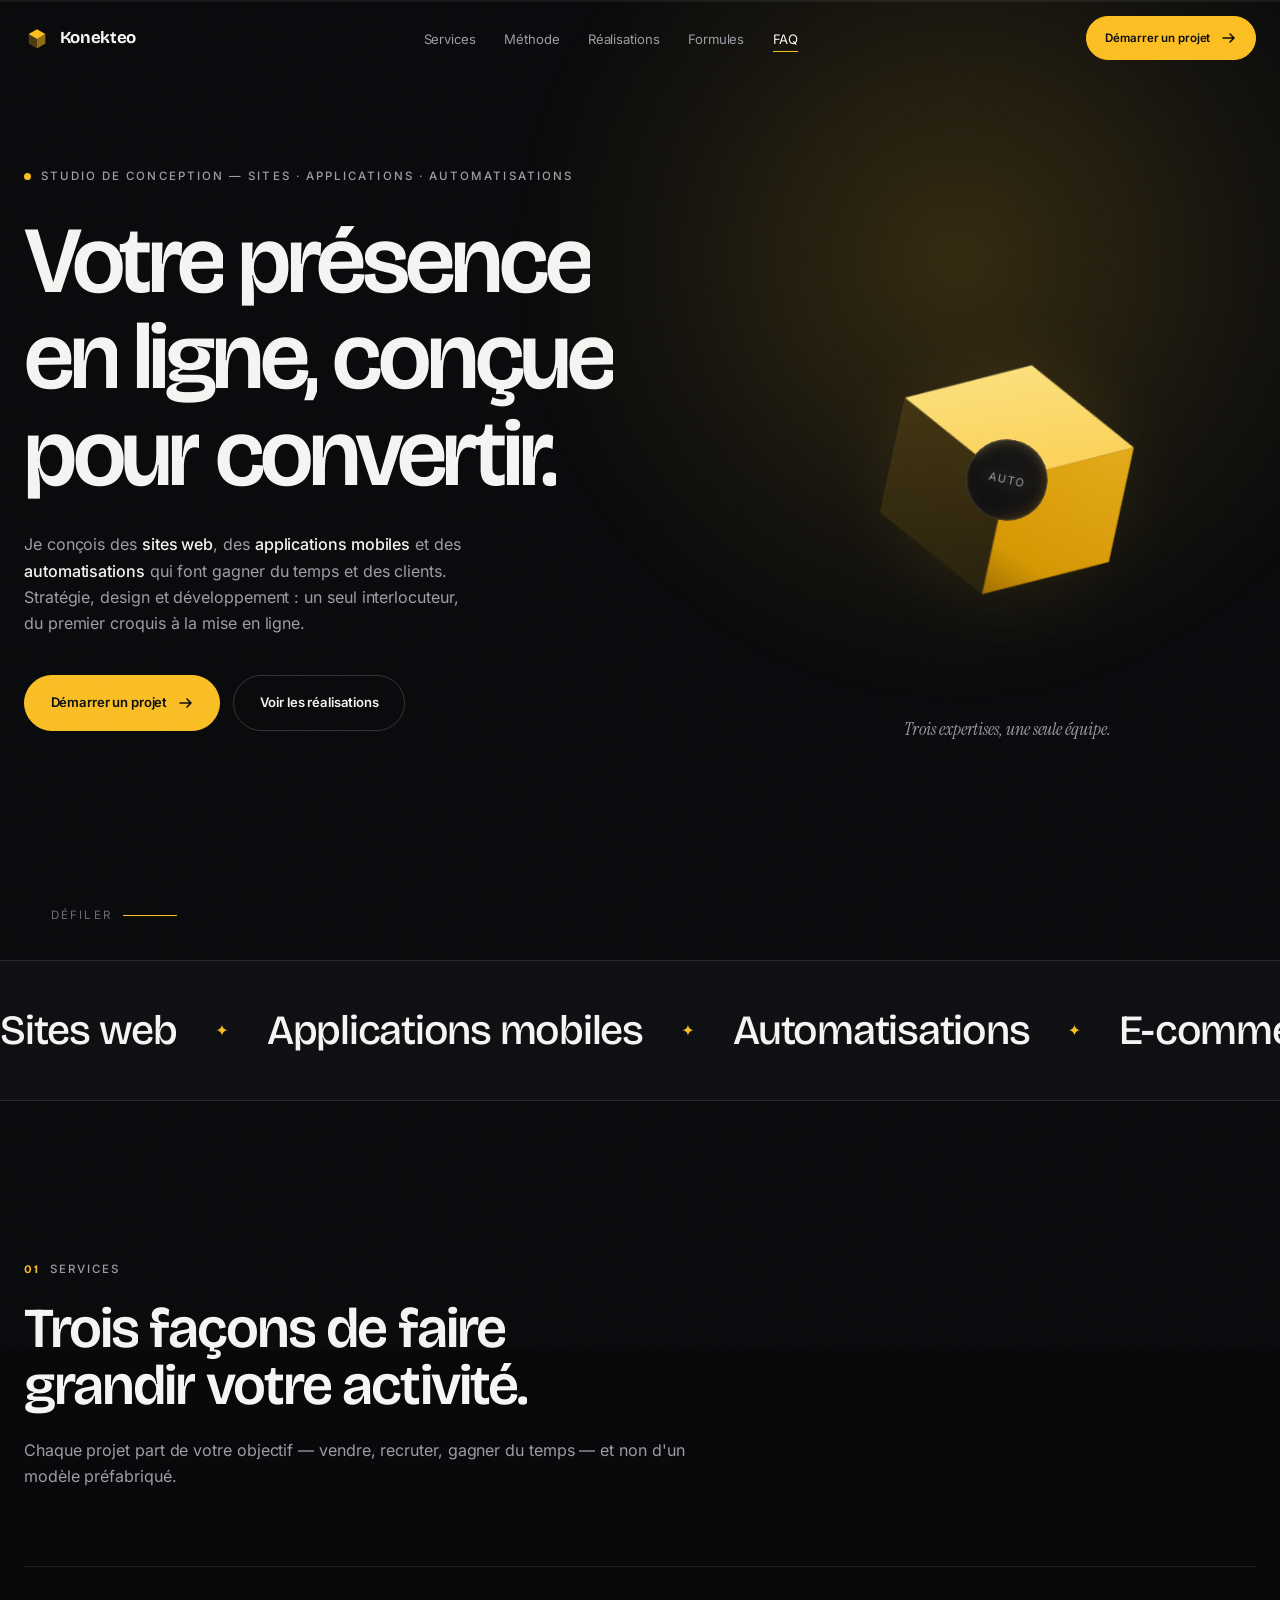
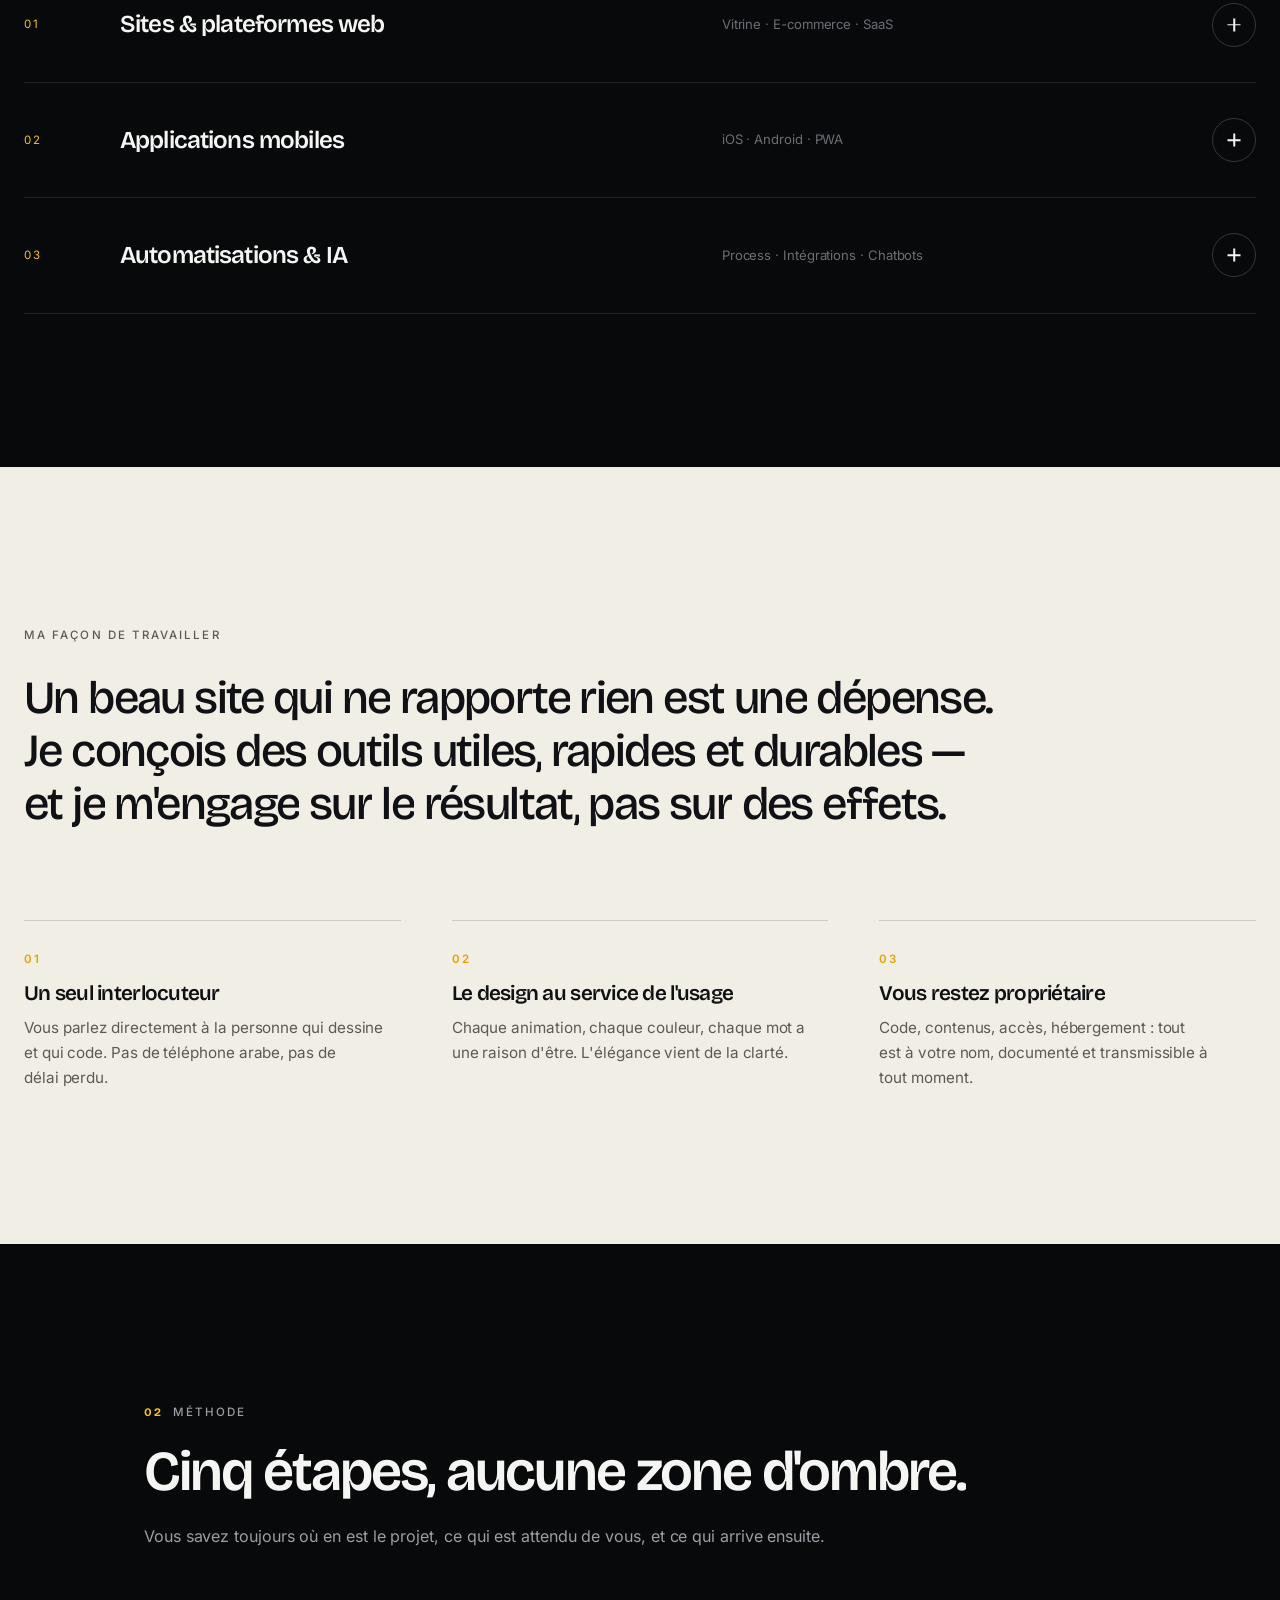
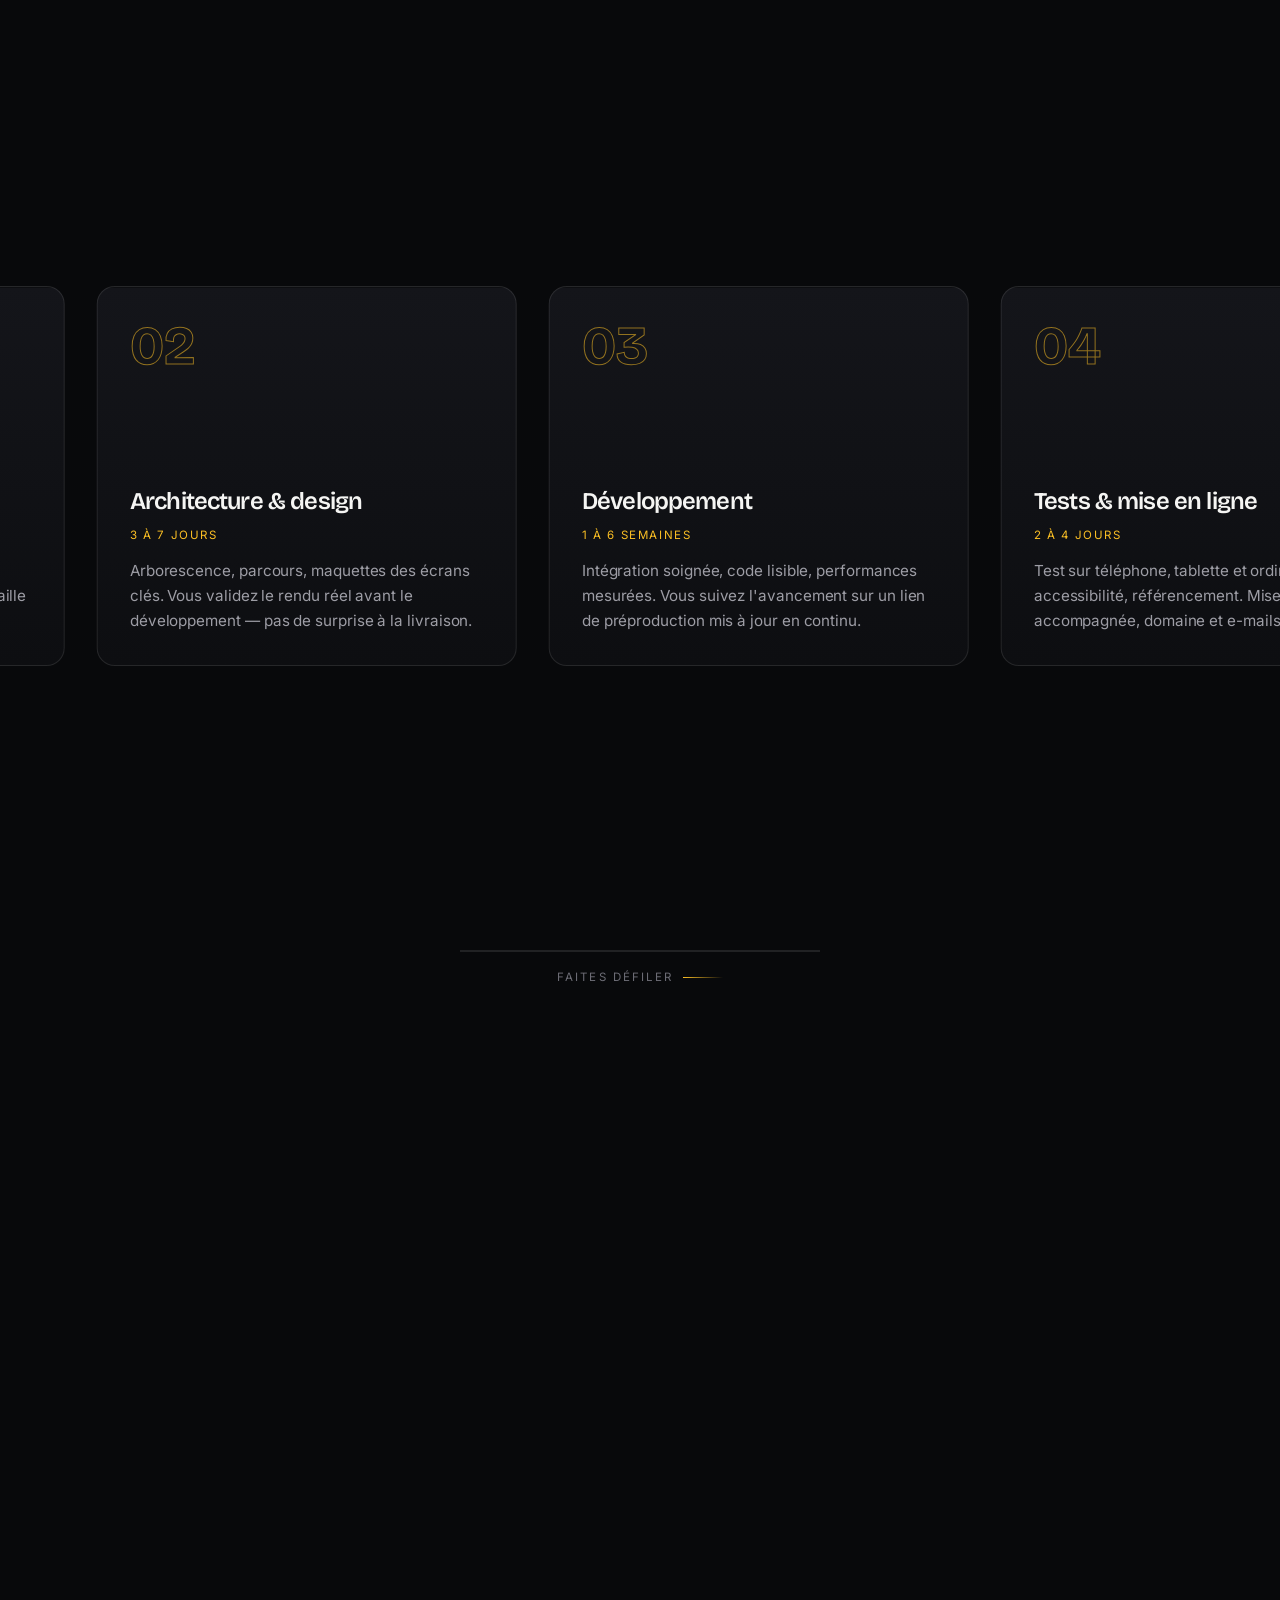
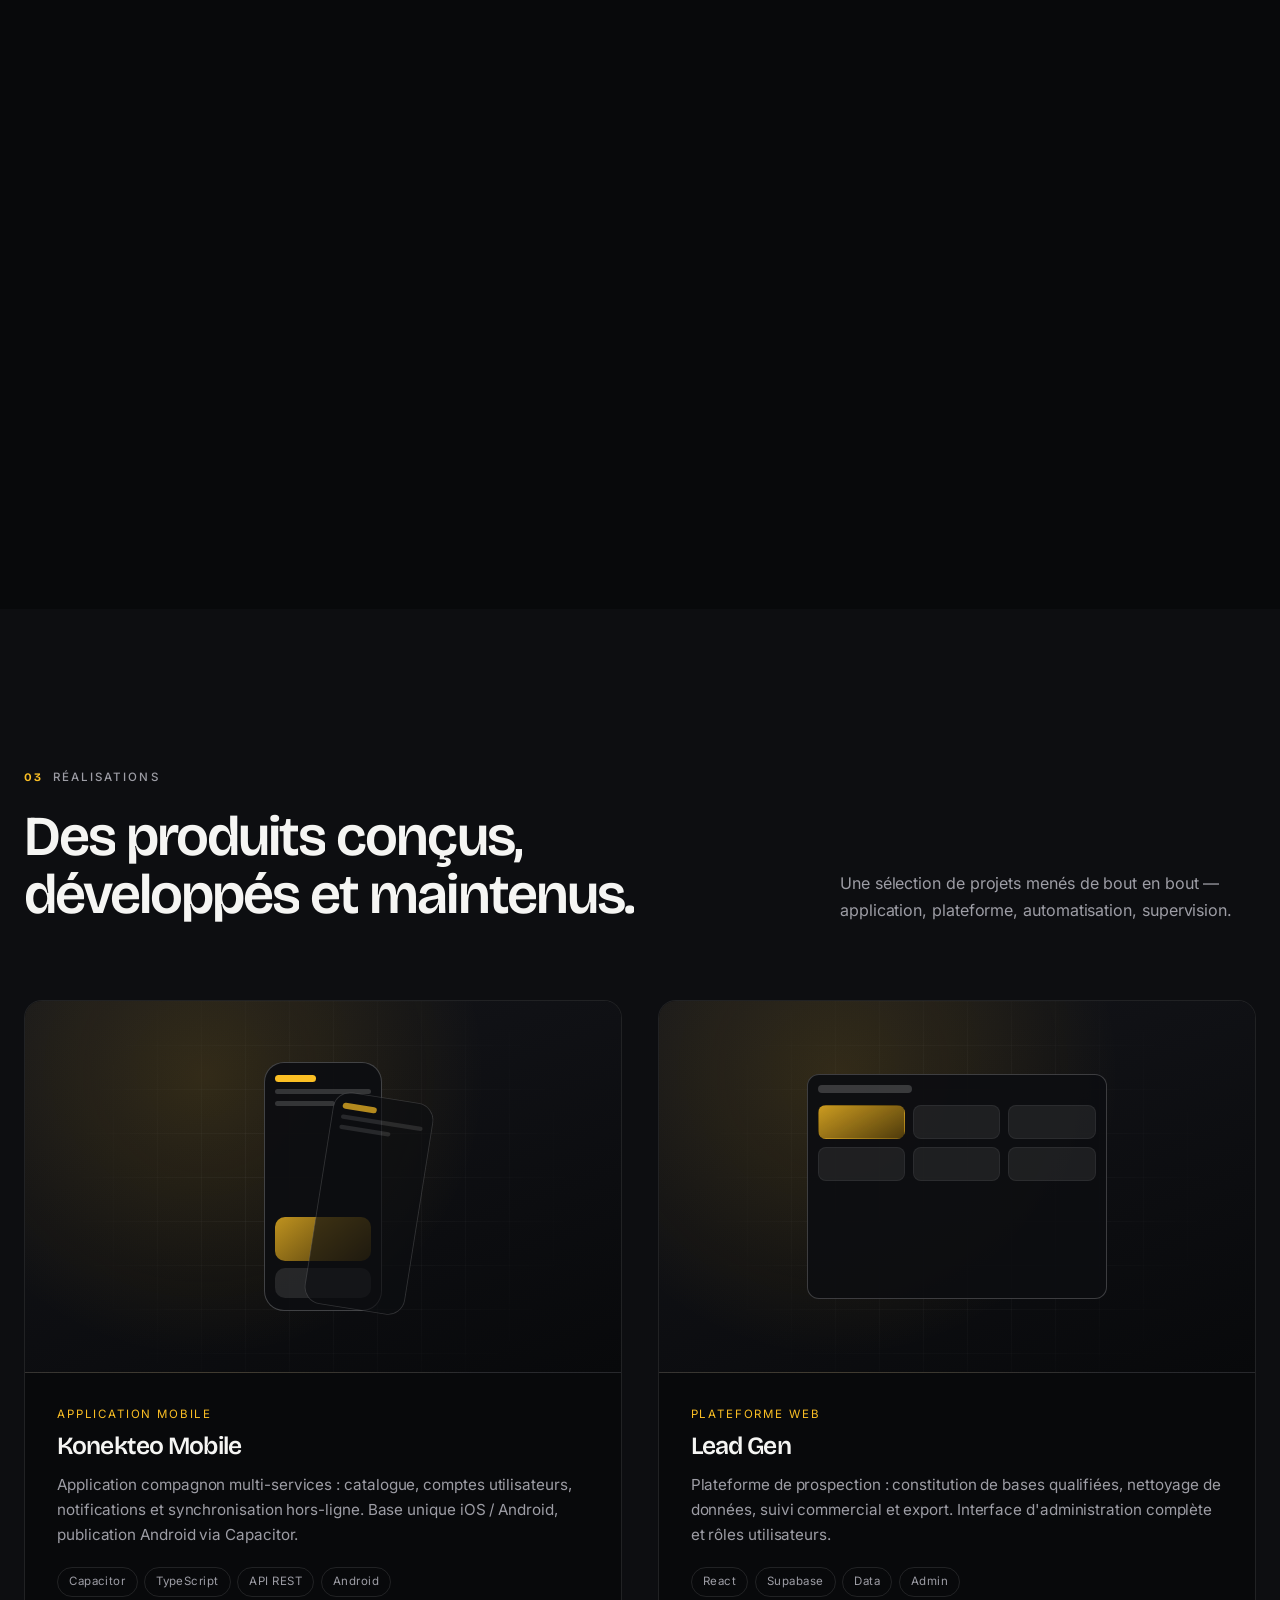
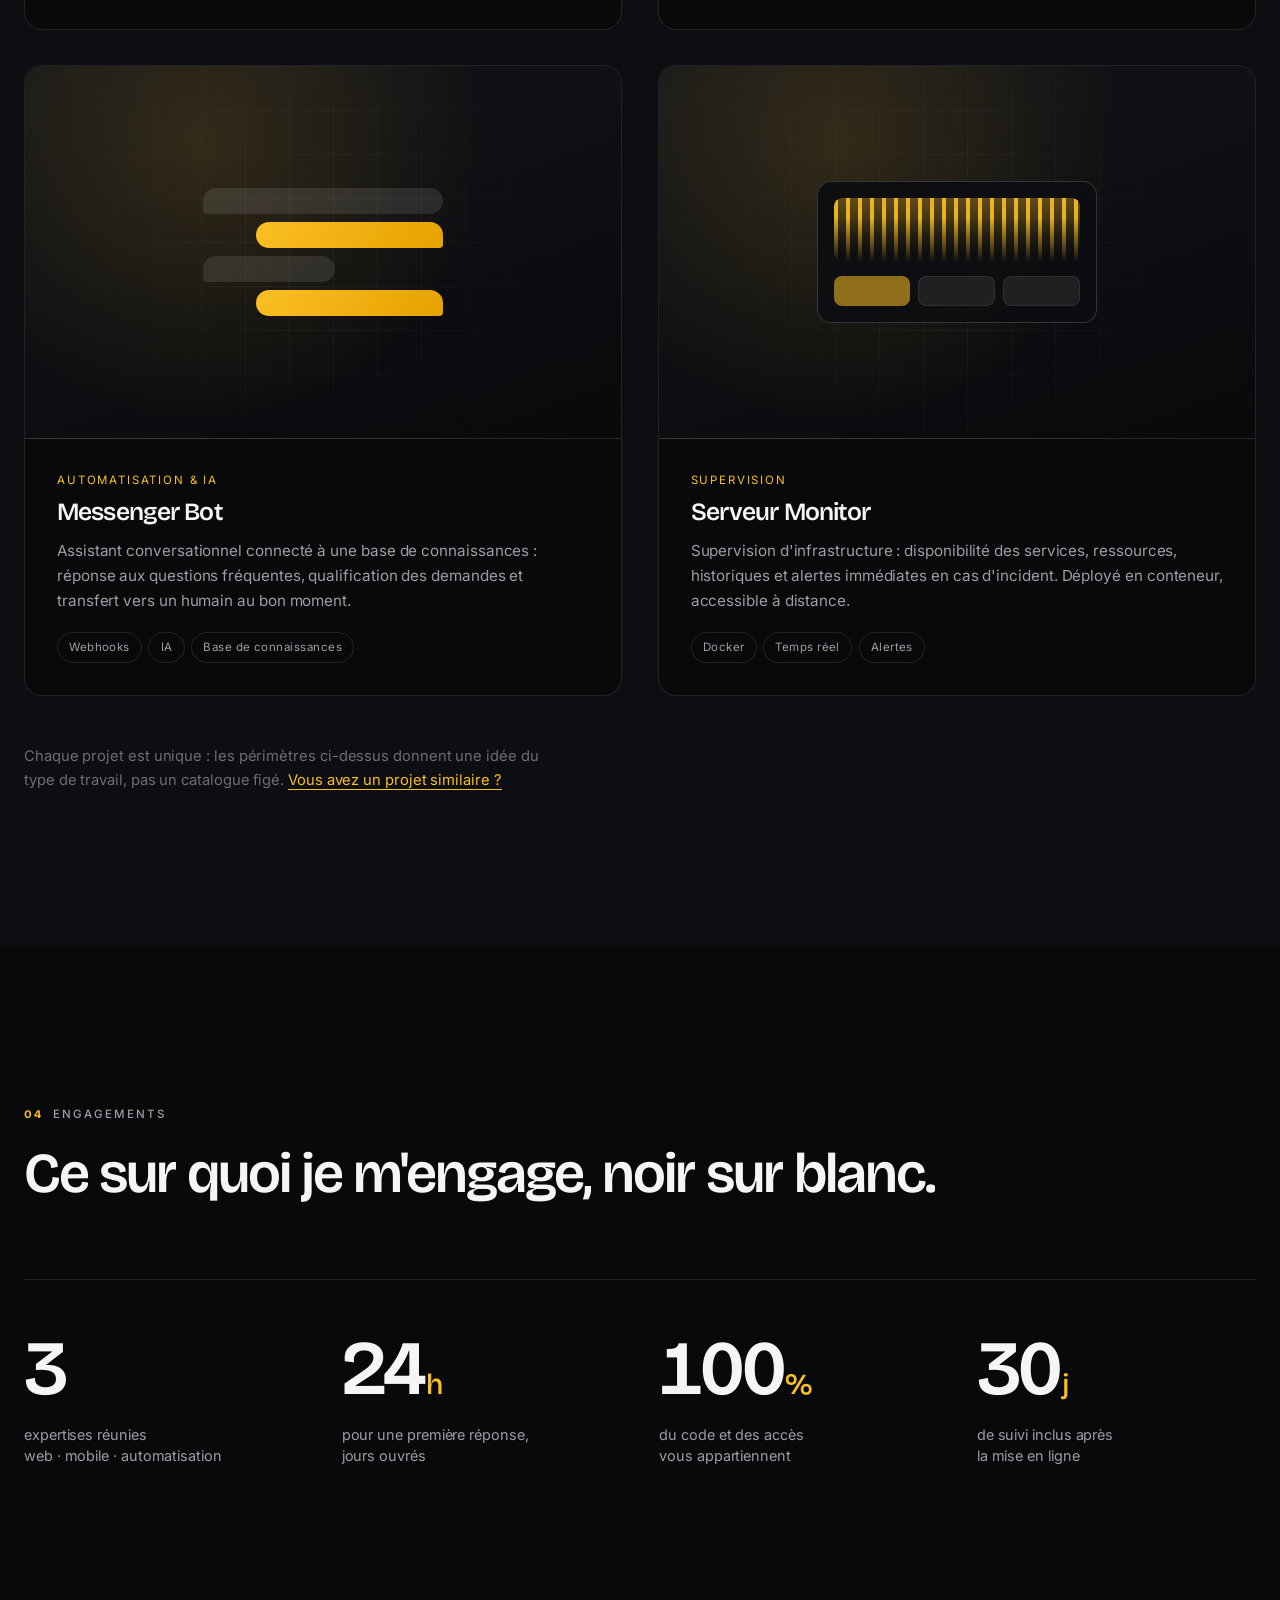
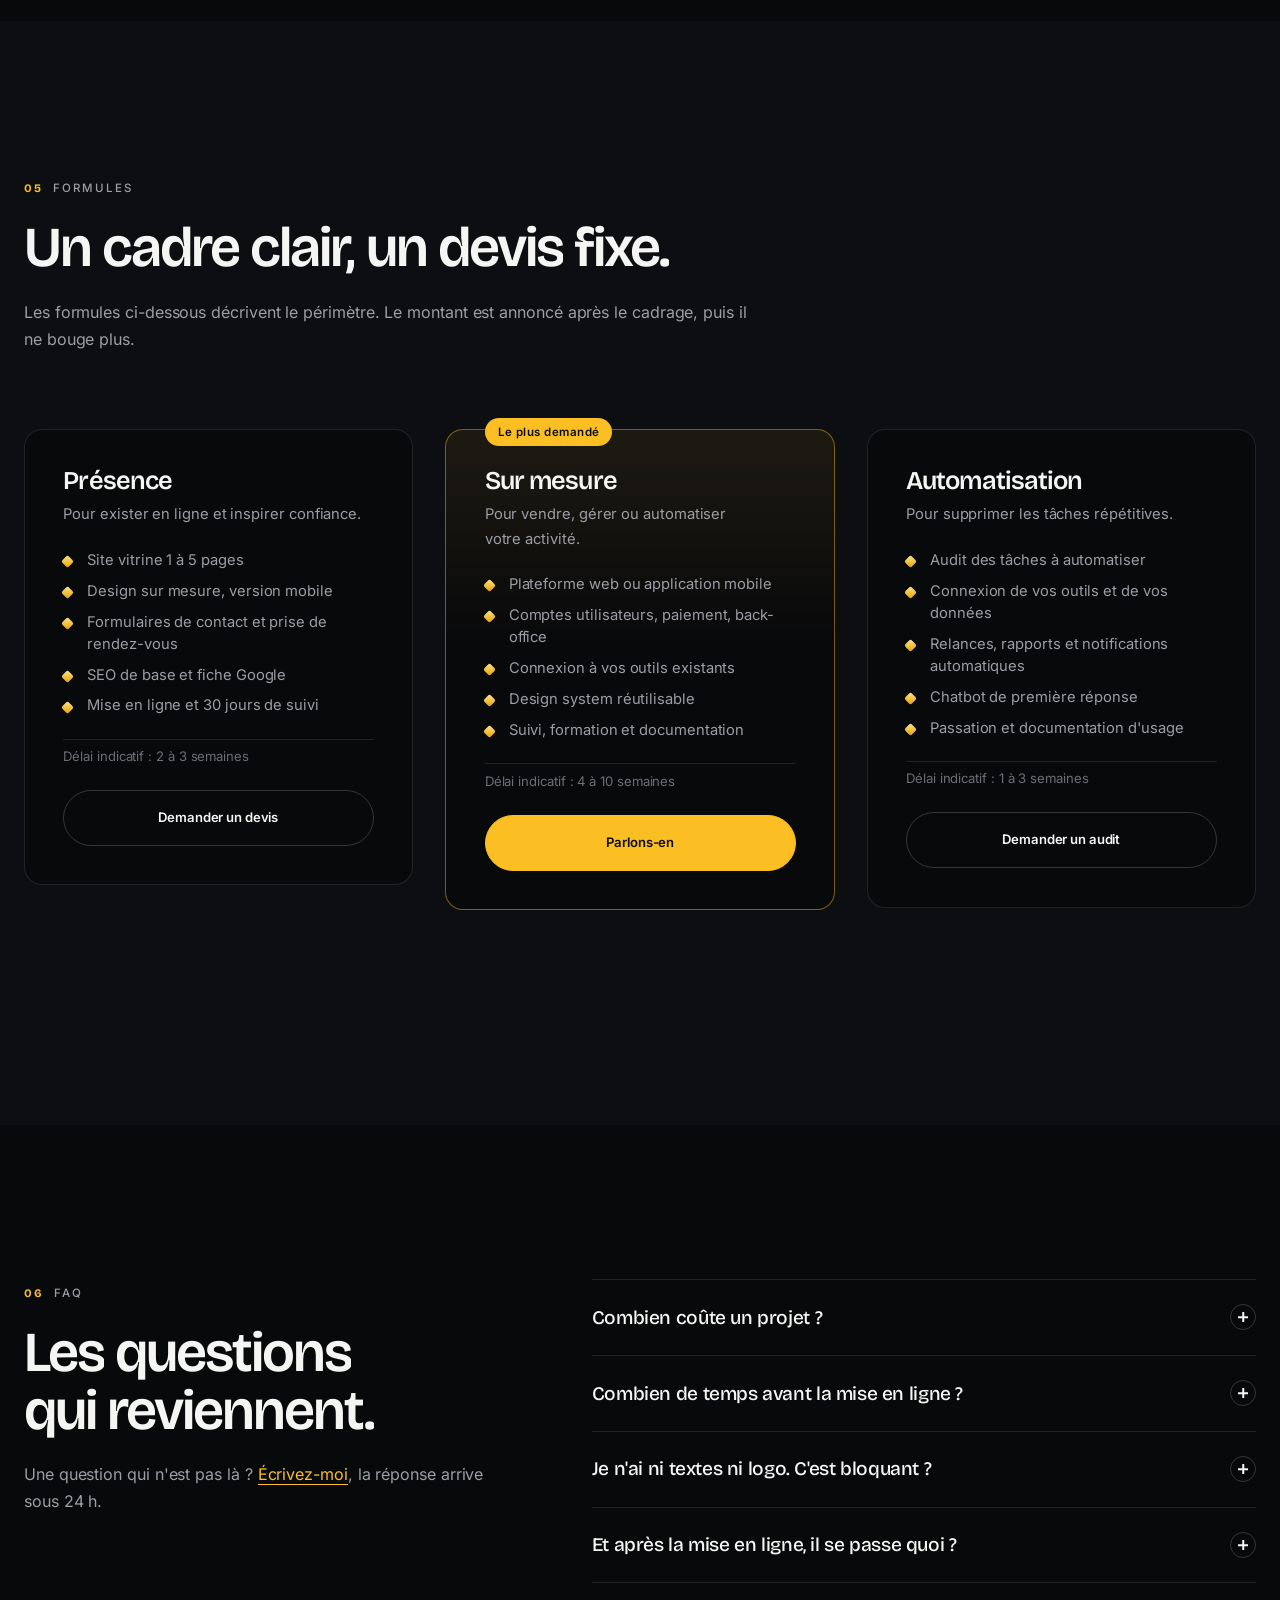
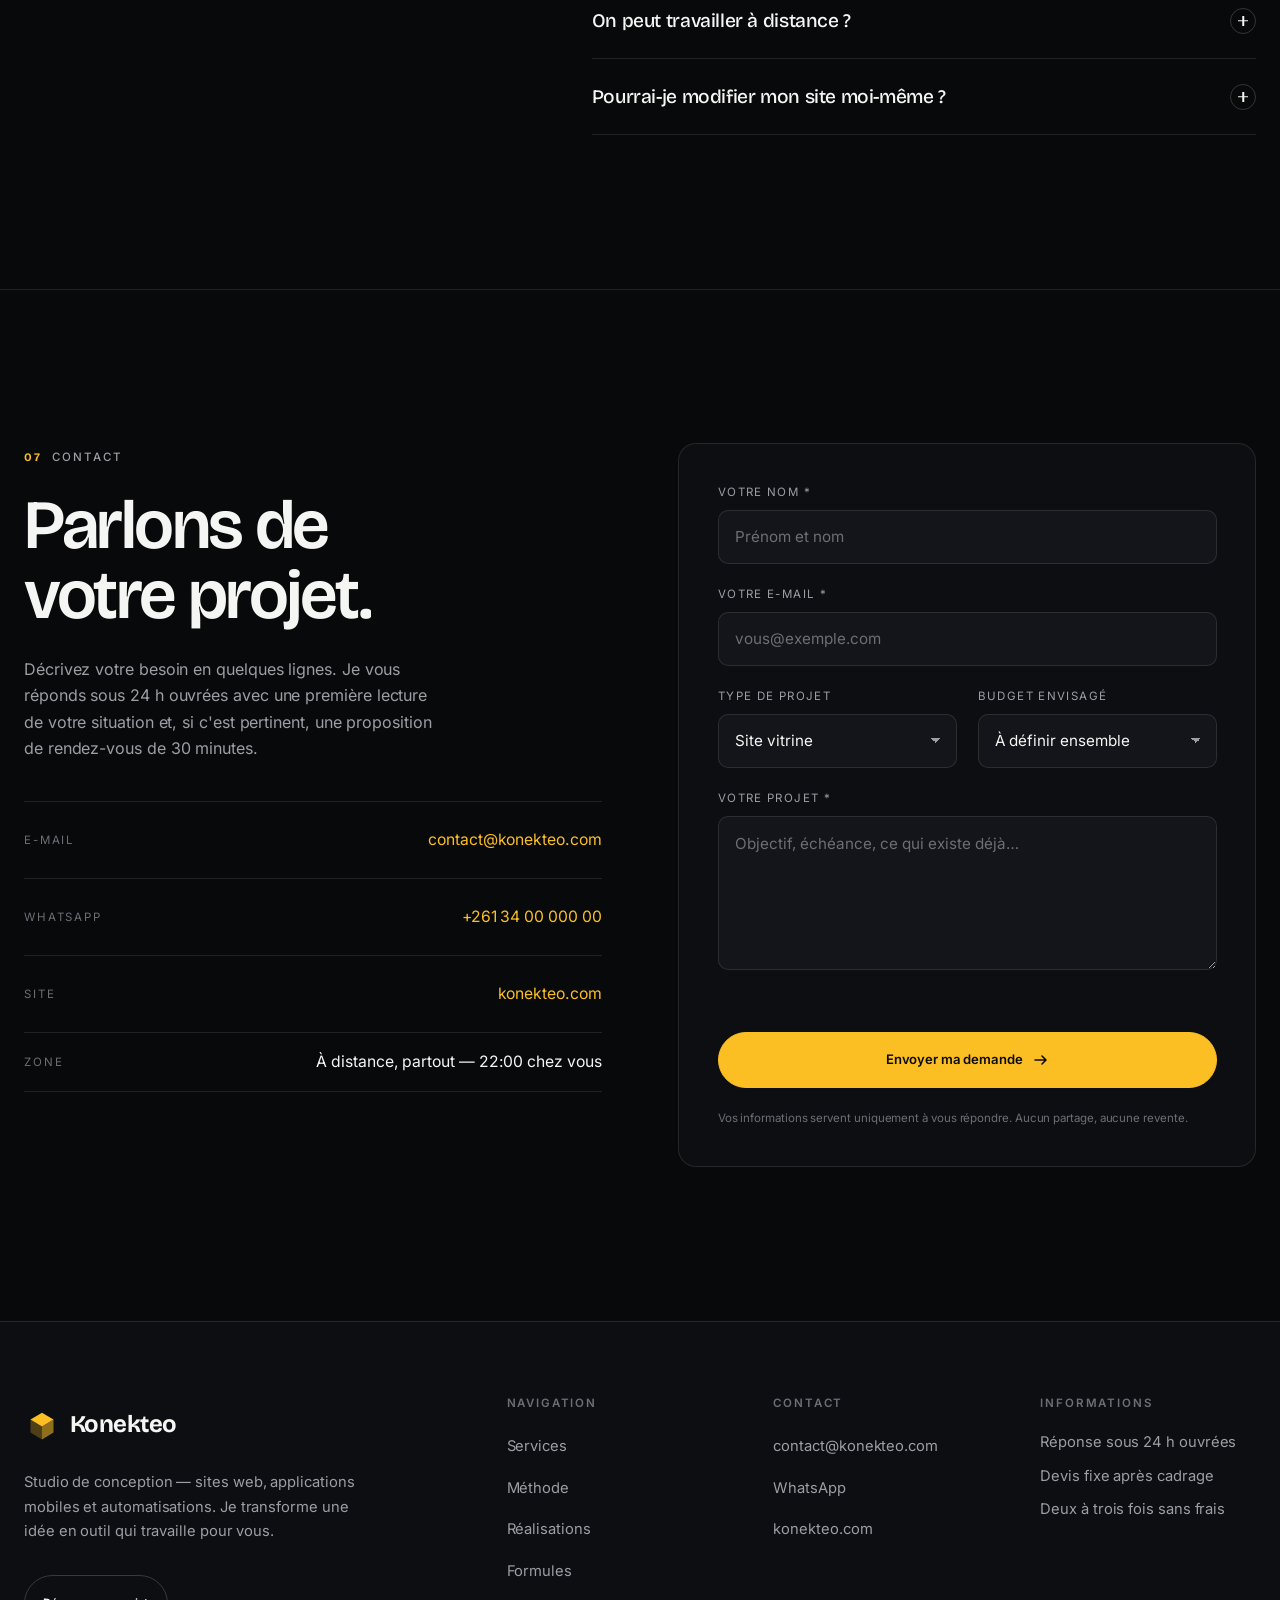
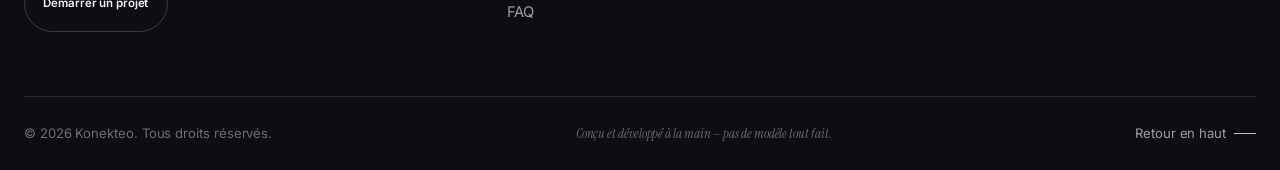
==== commit 6d88d13e: "Production : service nginx (cache, gzip, en-têtes), manifeste et URL canonique" ====
--- a/index.html
+++ b/index.html
@@ -7,27 +7,27 @@
 <meta name="description" content="Studio de conception sur mesure : sites web qui convertissent, applications mobiles iOS/Android et automatisations métier. Un seul interlocuteur, de la stratégie au code, jusqu'à la mise en ligne.">
 <meta name="theme-color" content="#0a0a0c">
 <meta name="author" content="Konekteo">
-<link rel="canonical" href="https://konekteo.com/">
+<link rel="canonical" href="https://vitrine.konekteo.com/">
 
 <!-- Partage social -->
 <meta property="og:type" content="website">
 <meta property="og:locale" content="fr_FR">
 <meta property="og:site_name" content="Konekteo">
-<meta property="og:url" content="https://konekteo.com/">
+<meta property="og:url" content="https://vitrine.konekteo.com/">
 <meta property="og:title" content="Konekteo — Sites, applications &amp; automatisations">
 <meta property="og:description" content="Votre présence en ligne, conçue pour convertir. Design, développement et automatisation sur mesure.">
-<meta property="og:image" content="https://konekteo.com/assets/img/og.png">
+<meta property="og:image" content="https://vitrine.konekteo.com/assets/img/og.png">
 <meta property="og:image:width" content="1200">
 <meta property="og:image:height" content="630">
 <meta property="og:image:alt" content="Konekteo — Sites, applications &amp; automatisations">
 <meta name="twitter:card" content="summary_large_image">
 <meta name="twitter:title" content="Konekteo — Sites, applications &amp; automatisations">
 <meta name="twitter:description" content="Votre présence en ligne, conçue pour convertir.">
-<meta name="twitter:image" content="https://konekteo.com/assets/img/og.png">
+<meta name="twitter:image" content="https://vitrine.konekteo.com/assets/img/og.png">
 
 <link rel="icon" href="favicon.svg" type="image/svg+xml">
 <link rel="apple-touch-icon" href="favicon.svg">
-<link rel="manifest" href="site.webmanifest">
+<link rel="manifest" href="manifest.webmanifest">
 
 <!-- Polices auto-hébergées : aucun appel à un CDN tiers -->
 <link rel="preload" href="assets/fonts/bricolage-grotesque-normal-latin.woff2" as="font" type="font/woff2" crossorigin>
@@ -42,8 +42,8 @@
   "@context": "https://schema.org",
   "@type": "ProfessionalService",
   "name": "Konekteo",
-  "url": "https://konekteo.com/",
-  "image": "https://konekteo.com/assets/img/og.png",
+  "url": "https://vitrine.konekteo.com/",
+  "image": "https://vitrine.konekteo.com/assets/img/og.png",
   "description": "Studio de conception de sites web, d'applications mobiles et d'automatisations métier.",
   "email": "contact@konekteo.com",
   "priceRange": "Sur devis",
